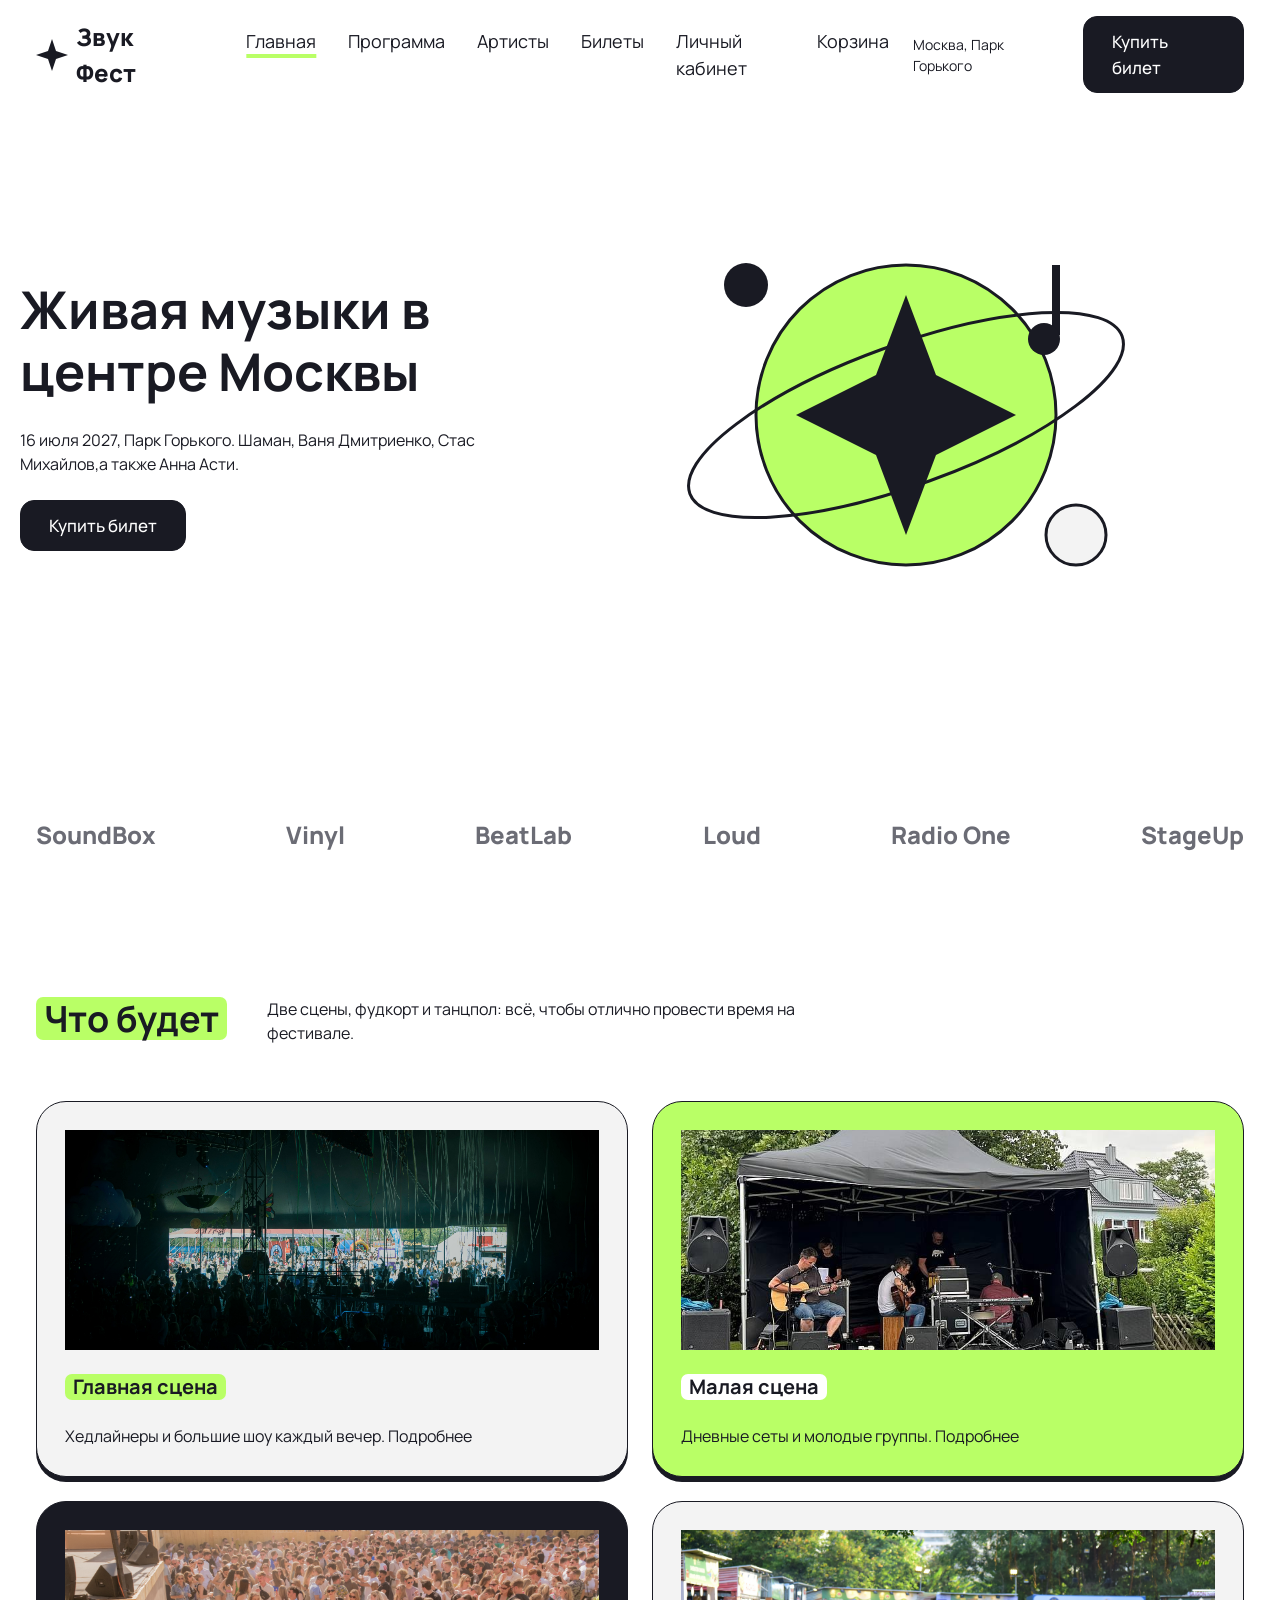
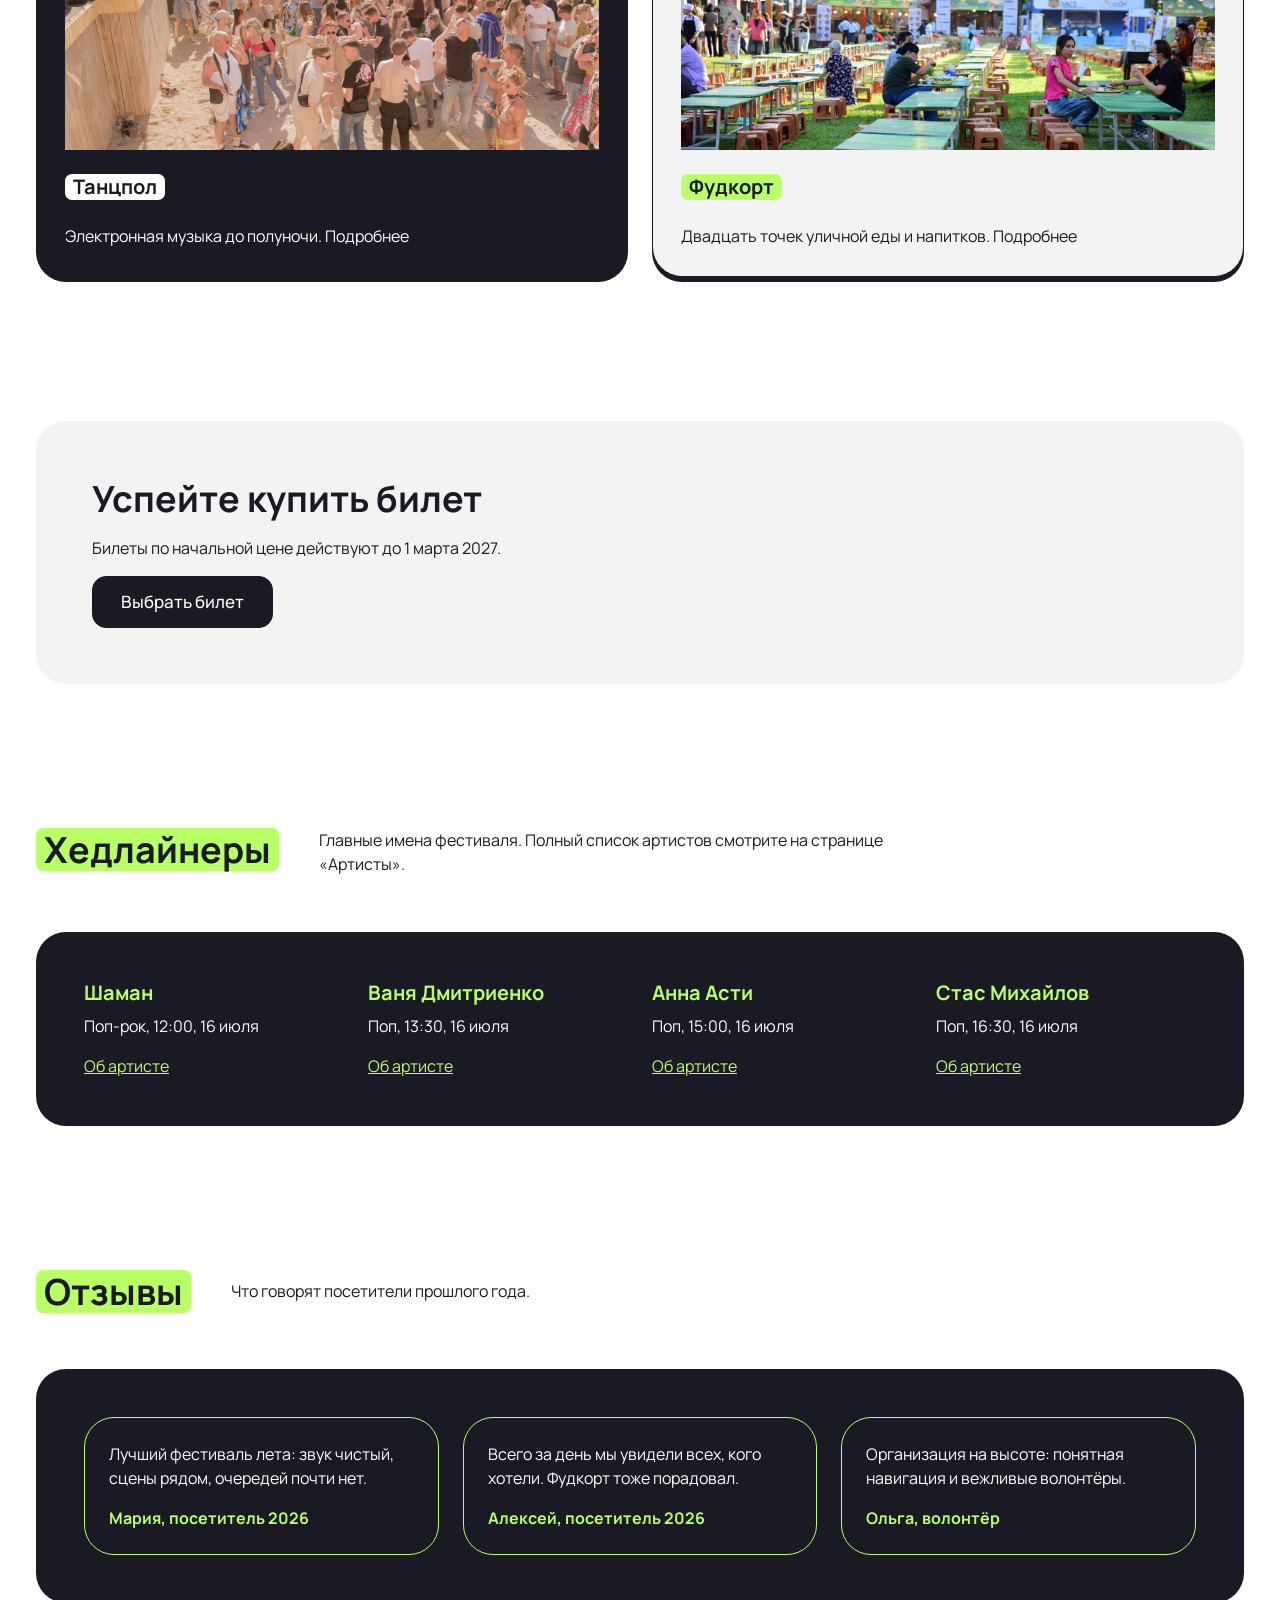
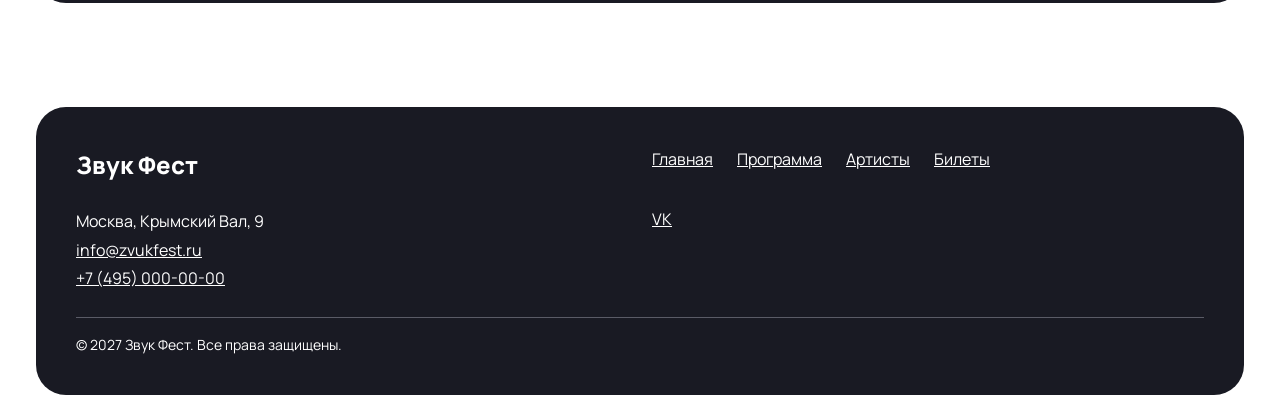
==== zvukfest/zvukfest/frontend/index.html @ 1de817b7 "создан репозиторий для сайта музыкального фестиваля" ====
<!DOCTYPE html>
<html lang="ru">
<head>
  <meta charset="utf-8">
  <meta name="viewport" content="width=device-width, initial-scale=1.0">
  <title>Музыкальный фестиваль — Звук Фест</title>
  <link rel="stylesheet" href="css/fonts.css">
  <link rel="stylesheet" href="css/global.css">
  <link rel="stylesheet" href="css/style.css">
</head>
<body>
<header class="header">
  <div class="container header__inner">
    <a class="header__logo" href="index.html"><img src="img/logo.svg" alt="" width="32" height="32">Звук Фест</a>
    <button class="header__burger burger" type="button" aria-label="Открыть меню" aria-expanded="false" aria-controls="main-nav">
      <span class="burger__line"></span><span class="burger__line"></span><span class="burger__line"></span>
    </button>
    <nav class="header__nav nav" id="main-nav" aria-label="Главное меню">
      <ul class="nav__list">
        <li class="nav__item"><a class="nav__link nav__link_active" aria-current="page" href="index.html">Главная</a></li>
        <li class="nav__item"><a class="nav__link" href="program.html">Программа</a></li>
        <li class="nav__item"><a class="nav__link" href="artists.html">Артисты</a></li>
        <li class="nav__item"><a class="nav__link" href="tickets.html">Билеты</a></li>
        <li class="nav__item"><a class="nav__link" href="account.html">Личный кабинет</a></li>
      <li class="nav__item"><a class="nav__link" href="cart.html">Корзина</a></li>
</ul>
    </nav>
    <address class="header__address">Москва, Парк Горького</address>
    <a class="header__button button button_theme_dark" href="tickets.html">Купить билет</a>
  </div>
</header>
<main>
  <section class="section">
    <div class="container cover">
      <div class="cover__text">
        <h1 class="cover__title">Живая музыки в центре Москвы</h1>
        <div class="cover__description">
          <p>16 июля 2027, Парк Горького. Шаман, Ваня Дмитриенко, Стас Михайлов,а также Анна Асти.</p>
          <a class="button button_theme_dark" href="tickets.html">Купить билет</a>
        </div>
      </div>
      <img class="cover__image" src="img/hero.svg" alt="Иллюстрация: звезда, кольца и ноты" width="500" height="420">
    </div>
  </section>

  <section class="section">
    <div class="container">
      <ul class="partners__list">
        <li>SoundBox</li>
        <li>Vinyl</li>
        <li>BeatLab</li>
        <li>Loud</li>
        <li>Radio One</li>
        <li>StageUp</li>
      </ul>
    </div>
  </section>

  <section class="section">
    <div class="container">
      <div class="section__head">
        <h2 class="section__title">Что будет</h2>
        <p class="section__text">Две сцены, фудкорт и танцпол: всё, чтобы отлично провести время на фестивале.</p>
      </div>
      <ul class="cards">
      <li class="cards__item">
      <a class="cards__link" href="program.html">
        <article class="card card_theme_gray">
          <img class="card__image" src="img/main-stage.jpg" alt="Главная сцена фестиваля">
          <h3 class="card__title">Главная сцена</h3>
          <p class="card__text">Хедлайнеры и большие шоу каждый вечер. Подробнее</p>
        </article>
      </a>
      </li>

      <li class="cards__item">
      <a class="cards__link" href="program.html">
        <article class="card card_theme_green">
          <img class="card__image" src="img/small-stage.jpg" alt="Малая сцена фестиваля">
          <h3 class="card__title">Малая сцена</h3>
          <p class="card__text">Дневные сеты и молодые группы. Подробнее</p>
        </article>
      </a>
      </li>

      <li class="cards__item">
      <a class="cards__link" href="program.html">
        <article class="card card_theme_dark">
          <img class="card__image" src="img/dance-floor.jpg" alt="Танцпол фестиваля">
          <h3 class="card__title">Танцпол</h3>
          <p class="card__text">Электронная музыка до полуночи. Подробнее</p>
        </article>
      </a>
      </li>

      <li class="cards__item">
      <a class="cards__link" href="tickets.html">
        <article class="card card_theme_gray">
          <img class="card__image" src="img/food-court.jpg" alt="Фудкорт фестиваля">
          <h3 class="card__title">Фудкорт</h3>
          <p class="card__text">Двадцать точек уличной еды и напитков. Подробнее</p>
        </article>
      </a>
      </li>
      </ul>
    </div>
  </section>

  <section class="section">
    <div class="container">
      <div class="cta">
        <h2 class="cta__title">Успейте купить билет</h2>
        <p class="cta__text">Билеты по начальной цене действуют до 1 марта 2027.</p>
        <a class="button button_theme_dark" href="tickets.html">Выбрать билет</a>
      </div>
    </div>
  </section>

  <section class="section">
    <div class="container">
      <div class="section__head">
        <h2 class="section__title">Хедлайнеры</h2>
        <p class="section__text">Главные имена фестиваля. Полный список артистов смотрите на странице «Артисты».</p>
      </div>
      <div class="headliners">
        <ul class="headliners__list">
          <li class="headliners__item">
            <article class="headliner">
              <h3 class="headliner__name">Шаман</h3>
              <p class="headliner__genre">Поп-рок, 12:00, 16 июля</p>
              <a class="headliner__link" href="artists.html">Об артисте</a>
            </article>
          </li>
          <li class="headliners__item">
            <article class="headliner">
              <h3 class="headliner__name">Ваня Дмитриенко</h3>
              <p class="headliner__genre">Поп, 13:30, 16 июля</p>
              <a class="headliner__link" href="artists.html">Об артисте</a>
            </article>
          </li>
          <li class="headliners__item">
            <article class="headliner">
              <h3 class="headliner__name">Анна Асти</h3>
              <p class="headliner__genre">Поп, 15:00, 16 июля</p>
              <a class="headliner__link" href="artists.html">Об артисте</a>
            </article>
          </li>
          <li class="headliners__item">
            <article class="headliner">
              <h3 class="headliner__name">Стас Михайлов</h3>
              <p class="headliner__genre">Поп, 16:30, 16 июля</p>
              <a class="headliner__link" href="artists.html">Об артисте</a>
            </article>
          </li>
        </ul>
      </div>
    </div>
  </section>

  <section class="section">
    <div class="container">
      <div class="section__head">
        <h2 class="section__title">Отзывы</h2>
        <p class="section__text">Что говорят посетители прошлого года.</p>
      </div>
      <div class="quotes">
        <ul class="quotes__list">
          <li>
            <blockquote class="quote" cite="https://zvukfest.ru/reviews">
              <p class="quote__text">Лучший фестиваль лета: звук чистый, сцены рядом, очередей почти нет.</p>
              <p class="quote__author">Мария, посетитель 2026</p>
            </blockquote>
          </li>
          <li>
            <blockquote class="quote" cite="https://zvukfest.ru/reviews">
              <p class="quote__text">Всего за день мы увидели всех, кого хотели. Фудкорт тоже порадовал.</p>
              <p class="quote__author">Алексей, посетитель 2026</p>
            </blockquote>
          </li>
          <li>
            <blockquote class="quote" cite="https://zvukfest.ru/reviews">
              <p class="quote__text">Организация на высоте: понятная навигация и вежливые волонтёры.</p>
              <p class="quote__author">Ольга, волонтёр</p>
            </blockquote>
          </li>
        </ul>
      </div>
    </div>
  </section>
</main>
<footer class="footer">
  <div class="container">
    <div class="footer__box">
      <a class="footer__logo" href="index.html">Звук Фест</a>
      <nav aria-label="Меню в подвале">
        <ul class="footer__list">
          <li><a href="index.html">Главная</a></li>
          <li><a href="program.html">Программа</a></li>
          <li><a href="artists.html">Артисты</a></li>
          <li><a href="tickets.html">Билеты</a></li>
        </ul>
      </nav>
      <address class="footer__address">
        Москва, Крымский Вал, 9<br>
        <a href="mailto:info@zvukfest.ru">info@zvukfest.ru</a><br>
        <a href="tel:+74950000000">+7 (495) 000-00-00</a>
      </address>
      <ul class="footer__social">
        <li><a href="#">VK</a></li>
      </ul>
      <p class="footer__copy">© 2027 Звук Фест. Все права защищены.</p>
    </div>
  </div>
</footer>
<script src="js/script.js"></script>
</body>
</html>
---- zvukfest/zvukfest/frontend/css/fonts.css ----
/* Шрифт Manrope (есть кириллица) подключаем через Google Fonts */
@import url('https://fonts.googleapis.com/css2?family=Manrope:wght@400;500;700;800&display=swap');
---- zvukfest/zvukfest/frontend/css/global.css ----
/* Общие стили: переменные, сброс, типографика, кнопки, шапка, подвал */
:root {
  --green: #b9ff66;
  --dark: #191a23;
  --gray: #f3f3f3;
  --white: #ffffff;
  --radius: 30px;
}

*, *::before, *::after { box-sizing: border-box; }

body {
  margin: 0;
  font-family: 'Manrope', Arial, Helvetica, sans-serif;
  font-size: 1rem;
  line-height: 1.5;
  color: var(--dark);
}

h1, h2, h3, p, ul, ol, blockquote, address { margin: 0; }
ul, ol { padding: 0; list-style: none; }
address { font-style: normal; }
a { color: inherit; }
img { display: block; max-width: 100%; height: auto; }

/* Типографическая шкала */
h1 { font-size: 2.25rem; line-height: 1.2; }
h2 { font-size: 1.75rem; line-height: 1.2; }
h3 { font-size: 1.25rem; line-height: 1.3; }

.container { width: 100%; max-width: 1240px; margin: 0 auto; padding: 0 1rem; }

/* Секция и её заголовок с зелёной подложкой */
.section { padding: 2.5rem 0; }
.section__head { display: flex; flex-direction: column; gap: 1rem; margin-bottom: 2rem; }
.section__title { align-self: flex-start; padding: 0 0.5rem; background: var(--green); border-radius: 7px; }
.section__text { max-width: 36rem; }
.card__image {
  display: block;
  width: 100%;
  height: 220px;
  object-fit: cover;
}
.schedule {
  width: 100%;
  max-width: 1000px;
  margin: 40px auto;
}

.schedule__table-wrapper {
  overflow-x: auto;
}

.schedule__table {
  width: 100%;
  margin: 0 auto;
  border-collapse: collapse;
}

.schedule__table th,
.schedule__table td {
  padding: 12px 16px;
  text-align: center;
  border-bottom: 1px solid #ccc;
}

.schedule__table th {
  font-weight: 700;
}

/* Кнопка: 6 состояний */
.button {
  display: inline-flex; align-items: center; justify-content: center; gap: 0.5rem;
  min-height: 44px; padding: 0.75rem 1.75rem;
  border: 1px solid var(--dark); border-radius: 14px;
  font-family: inherit; font-size: 1.0625rem; font-weight: 500; text-decoration: none;
  cursor: pointer; transition: all 0.15s ease;
}
.button_theme_dark { background: var(--dark); color: var(--white); }
.button_theme_green { background: var(--green); color: var(--dark); }

.button_theme_dark:hover { background: #3b3c4a; }                 /* hover */
.button_theme_green:hover { background: #a2e653; }
.button:focus-visible { outline: 3px solid #2563eb; outline-offset: 3px; } /* focus */
.button:active { transform: scale(0.97); }                         /* active */
.button:disabled { opacity: 0.5; cursor: not-allowed; pointer-events: none; } /* disabled */

.button_loading::after {                                           /* loading: спиннер */
  content: ''; width: 1em; height: 1em;
  border: 2px solid currentColor; border-right-color: transparent; border-radius: 50%;
  animation: spin 0.6s linear infinite;
}
.button_loading:disabled { opacity: 0.8; }
@keyframes spin { to { transform: rotate(360deg); } }

/* Шапка и навигация (mobile-first) */
.header { position: relative; padding: 1rem 0; }
.header__inner { display: flex; align-items: center; justify-content: space-between; gap: 1.5rem; }
.header__logo { display: flex; align-items: center; gap: 0.5rem; font-size: 1.5rem; font-weight: 800; text-decoration: none; }
.header__address, .header__button { display: none; }

.burger { display: flex; flex-direction: column; gap: 5px; padding: 8px; background: none; border: none; cursor: pointer; }
.burger__line { display: block; width: 26px; height: 3px; background: var(--dark); transition: transform 0.2s ease; }
.burger:focus-visible { outline: 3px solid #2563eb; }
.burger[aria-expanded="true"] .burger__line:nth-child(1) { transform: translateY(8px) rotate(45deg); }
.burger[aria-expanded="true"] .burger__line:nth-child(2) { opacity: 0; }
.burger[aria-expanded="true"] .burger__line:nth-child(3) { transform: translateY(-8px) rotate(-45deg); }

.nav__list {
  display: none; flex-direction: column; gap: 1rem;
  position: absolute; top: 100%; left: 0; z-index: 10; width: 100%;
  padding: 1.5rem 1rem; background: var(--white);
  border-radius: 0 0 var(--radius) var(--radius); box-shadow: 0 10px 20px rgba(25, 26, 35, 0.15);
}
.nav__list.active { display: flex; }
.nav__link { font-size: 1.125rem; text-decoration: none; }
.nav__link:hover, .nav__link_active {
  text-decoration: underline; text-decoration-color: var(--green);
  text-decoration-thickness: 4px; text-underline-offset: 6px;
}
.nav__link:focus-visible { outline: 3px solid #2563eb; outline-offset: 3px; }

/* Подвал */
.footer { padding: 2rem 0 1rem; }
.footer__box { display: grid; gap: 1.5rem; padding: 2rem 1.5rem; background: var(--dark); color: var(--white); border-radius: var(--radius); }
.footer__logo { font-size: 1.5rem; font-weight: 800; text-decoration: none; }
.footer__list, .footer__social { display: flex; flex-wrap: wrap; gap: 0.75rem 1.5rem; }
.footer__address { line-height: 1.8; }
.footer__copy { font-size: 0.875rem; padding-top: 1rem; border-top: 1px solid #5a5b66; }

/* Планшет */
@media (min-width: 768px) {
  h1 { font-size: 3.25rem; }
  h2 { font-size: 2.25rem; }
  .section { padding: 4.5rem 0; }
  .section__head { flex-direction: row; align-items: center; gap: 2.5rem; margin-bottom: 3.5rem; }

  .burger { display: none; }
  .header__nav { margin-left: auto; }
  .nav__list { display: flex; flex-direction: row; position: static; width: auto; padding: 0; gap: 2rem; background: none; box-shadow: none; }

  .footer__box { grid-template-columns: 1fr 1fr; padding: 2.5rem; }
  .footer__copy { grid-column: 1 / -1; }
}

/* Десктоп */
@media (min-width: 1200px) {
  .header__nav { margin: 0 auto 0 2rem; }
  .header__address { display: block; font-size: 0.875rem; }
  .header__button { display: inline-flex; }
}

@media (prefers-reduced-motion: reduce) {
  .button, .burger__line { transition: none; }
  .button_loading::after { animation-duration: 2s; }
}
---- zvukfest/zvukfest/frontend/css/style.css ----
/* Главный экран */
.cover {
  display: grid;
  gap: 2rem;
  align-items: center;
  padding: 1.5rem 0 3rem;
}
.cover__description {
  display: flex;
  flex-direction: column;
  align-items: flex-start;
  gap: 1.5rem;
  margin-top: 1.5rem;
  max-width: 30rem;
}

/* Партнёры */
.partners__list {
  display: flex;
  flex-wrap: wrap;
  justify-content: space-between;
  gap: 1rem 2rem;
  font-size: 1.5rem;
  font-weight: 800;
  color: #6b6c75;
}

/* Карточки */
.cards {
  display: grid;
  gap: 1.5rem;
}
.cards__link {
  display: block;
  height: 100%;
  text-decoration: none;
}
.cards__link:focus-visible,
.form__input:focus-visible {
  outline: 3px solid #2563eb;
  outline-offset: 3px;
}
.card, .step, .artist {
  border: 1px solid var(--dark);
  border-radius: var(--radius);
  box-shadow: 0 5px 0 var(--dark);
}
.card {
  display: flex;
  flex-direction: column;
  justify-content: space-between;
  gap: 1.5rem;
  min-height: 200px;
  height: 100%;
  padding: 1.75rem;
  background: var(--gray);
}
.card_theme_green {
  background: var(--green);
  --mark: var(--white);
}
.card_theme_dark {
  background: var(--dark);
  color: var(--white);
  --mark: var(--white);
}
.card__title {
  align-self: flex-start;
  padding: 0 0.5rem;
  background: var(--mark, var(--green));
  color: var(--dark);
  border-radius: 7px;
}

/* Призыв и тёмные блоки */
.cta {
  display: flex;
  flex-direction: column;
  align-items: flex-start;
  gap: 1rem;
  padding: 2rem 1.5rem;
  background: var(--gray);
  border-radius: var(--radius);
}
.headliners, .quotes {
  padding: 2rem 1.5rem;
  background: var(--dark);
  color: var(--white);
  border-radius: var(--radius);
}
.headliners__list, .quotes__list {
  display: grid;
  gap: 1.5rem;
}
.headliner__name, .headliner__link, .quote__author {
  color: var(--green);
}
.headliner__genre {
  margin: 0.5rem 0 1rem;
}
.quote {
  padding: 1.5rem;
  border: 1px solid var(--green);
  border-radius: var(--radius);
}
.quote__author {
  margin-top: 1rem;
  font-weight: 700;
}

/* Таблицы */
.table-wrap {
  overflow-x: auto;
  background: var(--gray);
  border: 1px solid var(--dark);
  border-radius: var(--radius);
  box-shadow: 0 5px 0 var(--dark);
}
.table {
  width: 100%;
  min-width: 520px;
  border-collapse: collapse;
}
.table__head, .table__cell {
  padding: 1rem 1.25rem;
  text-align: left;
  border-bottom: 1px solid var(--dark);
}
.table__head {
  background: var(--dark);
  color: var(--white);
}
.note {
  margin-top: 2rem;
  padding: 1.25rem 1.5rem;
  border-radius: var(--radius);
}

/* Артисты */
.artists {
  display: grid;
  gap: 1.5rem;
}
.artist {
  display: flex;
  flex-direction: column;
  gap: 0.75rem;
  height: 100%;
  padding: 1.25rem;
  background: var(--gray);
}
.artist__photo {
  width: 100%;
  aspect-ratio: 1;
  object-fit: cover;
  border: 1px solid var(--dark);
  border-radius: 20px;
}

/* Формы */
.forms, .contacts {
  display: grid;
  gap: 1.5rem;
}
.form, .contacts__info {
  display: flex;
  flex-direction: column;
  gap: 1rem;
}
.form {
  padding: 1.5rem;
  background: var(--gray);
  border-radius: var(--radius);
}
.form_size_wide {
  max-width: 40rem;
}
.form__field {
  display: flex;
  flex-direction: column;
  gap: 0.375rem;
}
.form__label {
  font-weight: 500;
}
.form__required {
  color: #c0262d;
}
.form__input {
  min-height: 44px;
  padding: 0.625rem 1rem;
  font: inherit;
  background: var(--white);
  border: 1px solid var(--dark);
  border-radius: 14px;
}
.form__input:user-invalid {
  border-color: #c0262d;
}
.form__check {
  display: flex;
  align-items: flex-start;
  gap: 0.75rem;
}
.form__checkbox {
  flex-shrink: 0;
  width: 1.25rem;
  height: 1.25rem;
  margin-top: 0.2rem;
  accent-color: var(--dark);
}
.form__status {
  min-height: 1.5rem;
  font-weight: 500;
}

/* Контакты и карта */
.contacts__list {
  display: flex;
  flex-direction: column;
  gap: 0.5rem;
  padding-left: 1.25rem;
  list-style: disc;
}
.map {
  display: block;
  width: 100%;
  height: 300px;
  border: 0;
  border-radius: var(--radius);
}

/* Планшеты */
@media (min-width: 768px) {
  .cover, .cards, .forms, .contacts {
    grid-template-columns: repeat(2, 1fr);
  }
  .artists, .headliners__list {
    grid-template-columns: repeat(2, 1fr);
  }
  .cta {
    padding: 3.5rem;
  }
  .headliners, .quotes {
    padding: 3rem;
  }
  .map {
    height: 450px;
  }
}

/* Компьютеры */
@media (min-width: 1200px) {
  .artists, .headliners__list {
    grid-template-columns: repeat(4, 1fr);
  }
  .quotes__list {
    grid-template-columns: repeat(3, 1fr);
  }
}
/* Корзина */
[hidden] { display: none !important; }
.cart-layout, .cart-items { display: grid; gap: 1.5rem; }
.cart-item, .cart-summary { padding: 1.5rem; border: 1px solid var(--dark); border-radius: var(--radius); }
.cart-item { display: grid; gap: 1rem; box-shadow: 0 5px 0 var(--dark); }
.cart-item h3 { overflow-wrap: anywhere; }
.cart-controls { display: flex; flex-wrap: wrap; align-items: center; gap: .75rem; }
.cart-controls .button { padding: .5rem 1rem; }
.cart-controls span { min-width: 2ch; text-align: center; font-weight: 700; }
.cart-summary { display: flex; flex-direction: column; gap: 1.5rem; align-self: start; background: var(--gray); }
.cart-total { display: flex; flex-wrap: wrap; justify-content: space-between; gap: 1rem; font-size: 1.5rem; border-top: 1px solid var(--dark); padding-top: 1rem; }
@media (min-width: 960px) { .cart-layout { grid-template-columns: minmax(0, 1fr) minmax(280px, 380px); } }
@media (min-width: 768px) and (max-width: 1199px) { .header__inner { flex-wrap: wrap; } .header__nav { width: 100%; margin-left: 0; } .nav__list { flex-wrap: wrap; gap: 1rem 1.5rem; } }
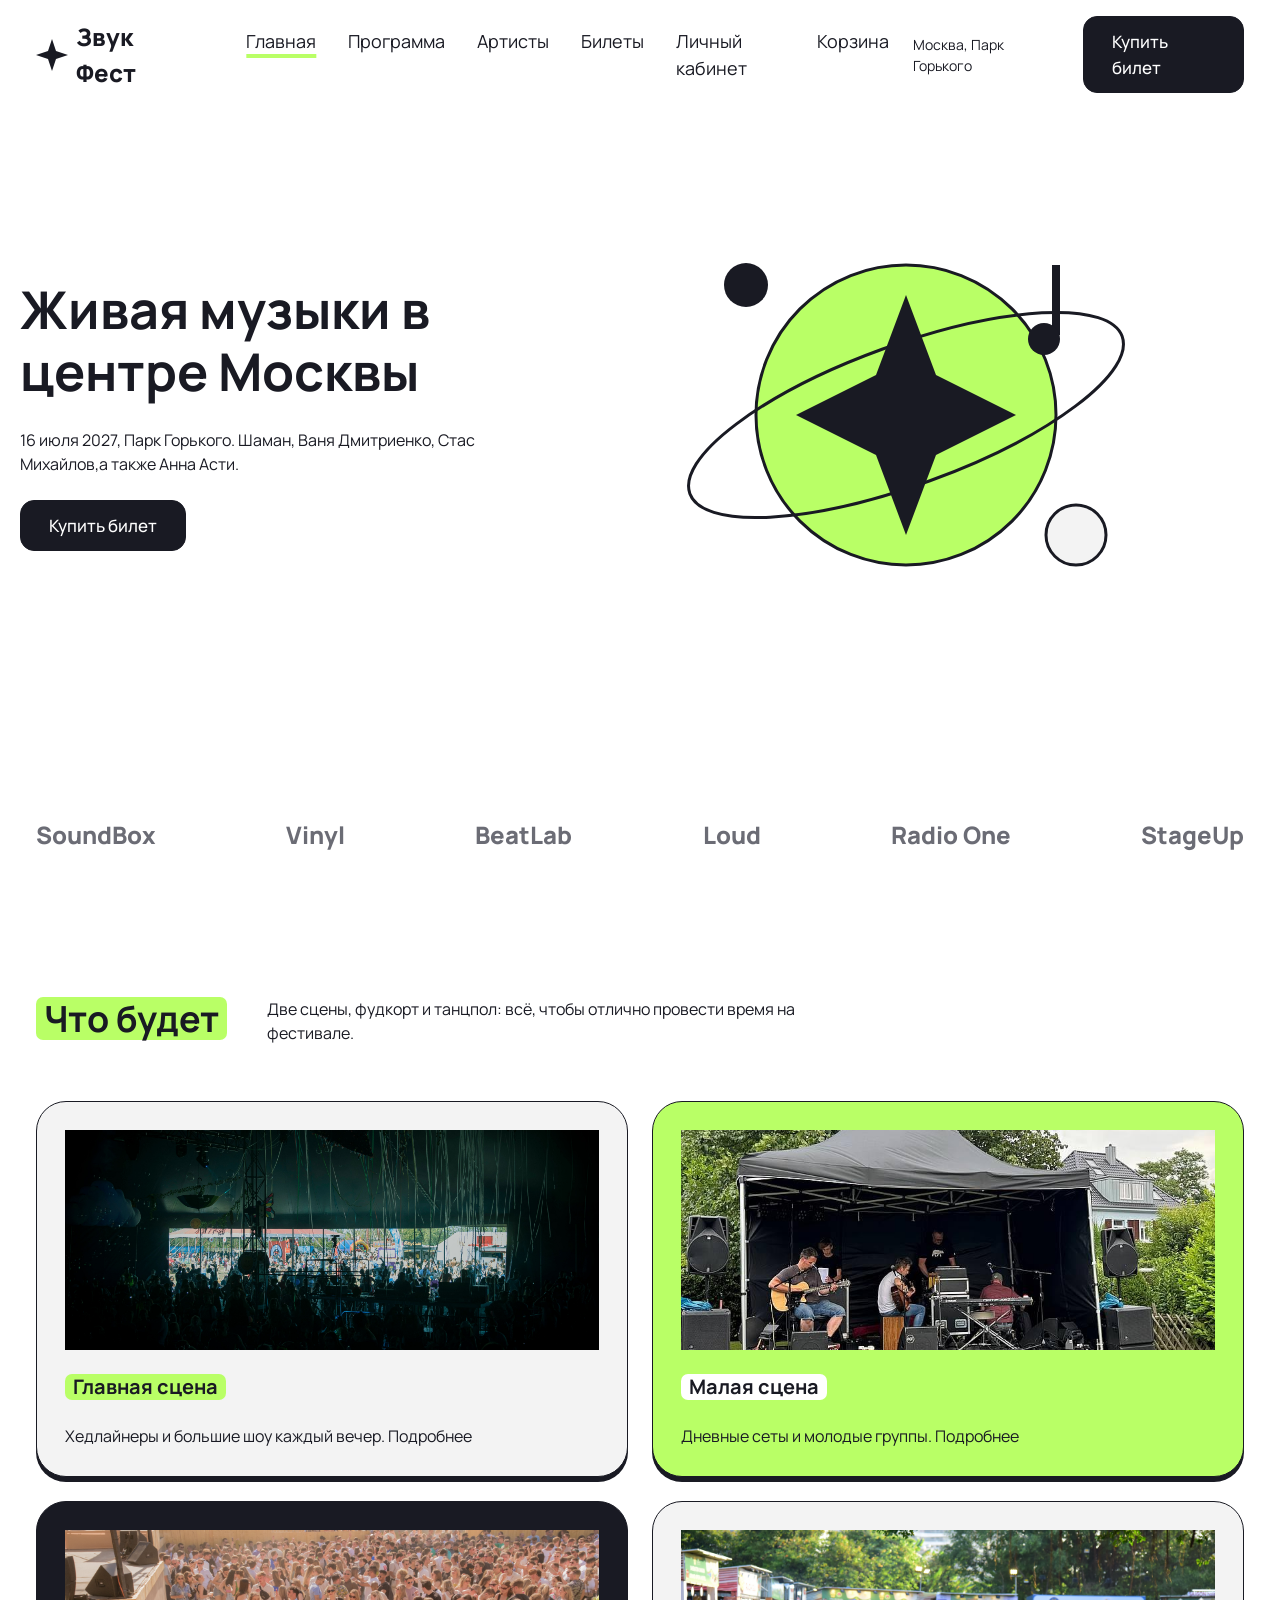
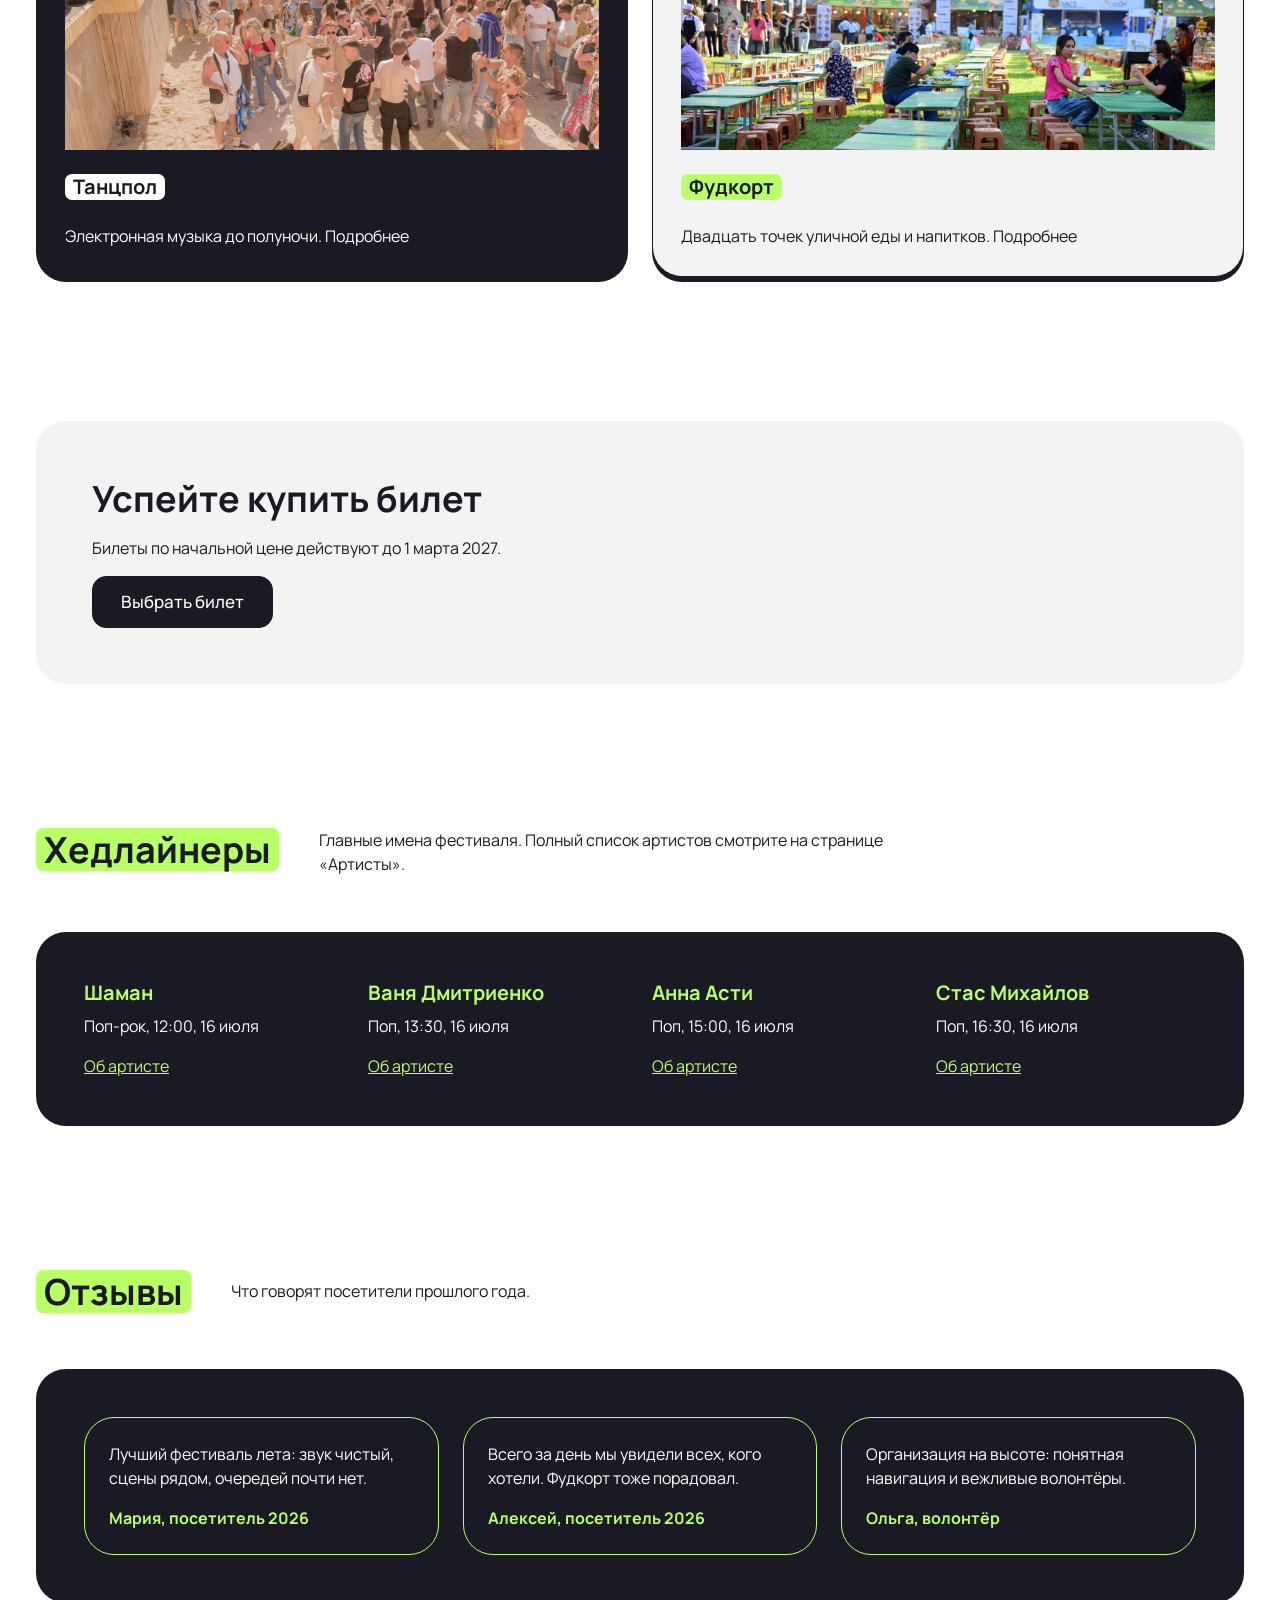
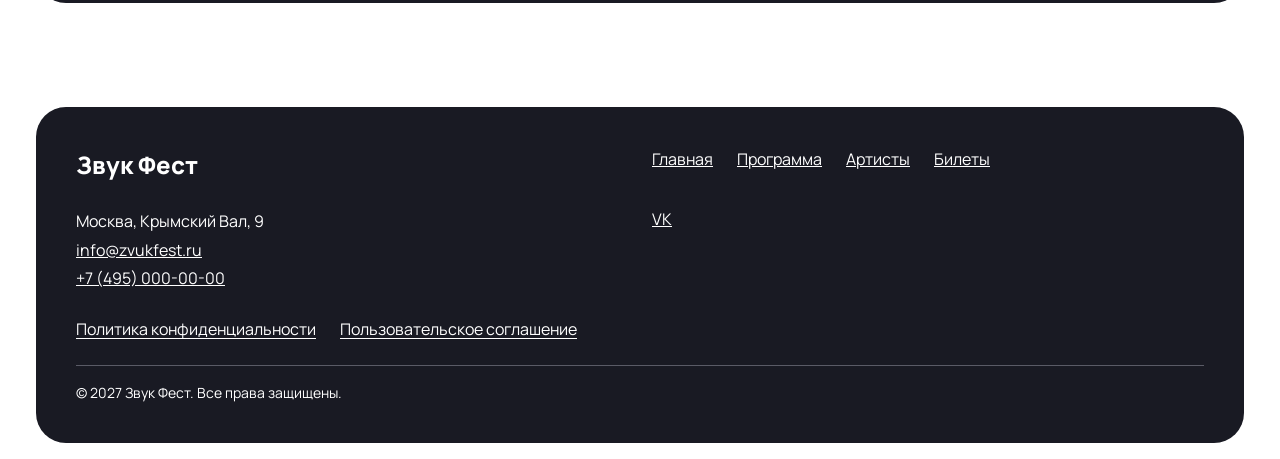
==== commit 37525934: "сюда" ====
--- a/zvukfest/zvukfest/frontend/index.html
+++ b/zvukfest/zvukfest/frontend/index.html
@@ -208,6 +208,10 @@
       <ul class="footer__social">
         <li><a href="#">VK</a></li>
       </ul>
+      <ul class="footer__legal">
+        <li><a href="privacy.html">Политика конфиденциальности</a></li>
+        <li><a href="terms.html">Пользовательское соглашение</a></li>
+      </ul>
       <p class="footer__copy">© 2027 Звук Фест. Все права защищены.</p>
     </div>
   </div>
--- a/zvukfest/zvukfest/frontend/css/style.css
+++ b/zvukfest/zvukfest/frontend/css/style.css
@@ -271,4 +271,20 @@
 .cart-summary { display: flex; flex-direction: column; gap: 1.5rem; align-self: start; background: var(--gray); }
 .cart-total { display: flex; flex-wrap: wrap; justify-content: space-between; gap: 1rem; font-size: 1.5rem; border-top: 1px solid var(--dark); padding-top: 1rem; }
 @media (min-width: 960px) { .cart-layout { grid-template-columns: minmax(0, 1fr) minmax(280px, 380px); } }
-@media (min-width: 768px) and (max-width: 1199px) { .header__inner { flex-wrap: wrap; } .header__nav { width: 100%; margin-left: 0; } .nav__list { flex-wrap: wrap; gap: 1rem 1.5rem; } }+@media (min-width: 768px) and (max-width: 1199px) { .header__inner { flex-wrap: wrap; } .header__nav { width: 100%; margin-left: 0; } .nav__list { flex-wrap: wrap; gap: 1rem 1.5rem; } }
+
+/* Документы и ссылки на условия */
+.legal-page { max-width: 900px; display: grid; gap: 1.5rem; overflow-wrap: anywhere; }
+.legal-page section { display: grid; gap: 1rem; scroll-margin-top: 2rem; }
+.legal-page ul, .legal-page ol { padding-left: 1.5rem; }
+.legal-page ul { list-style: disc; }
+.legal-page ol { list-style: decimal; }
+.legal-page li + li { margin-top: 0.5rem; }
+.legal-page__date { color: #5a5b66; }
+.legal-page__notice, .legal-page__contents { padding: 1.5rem; border-radius: var(--radius); background: var(--gray); }
+.legal-page__notice { border: 1px solid var(--dark); }
+.legal-page__notice p { margin-top: 0.5rem; }
+.footer__legal { display: flex; flex-wrap: wrap; gap: 0.75rem 1.5rem; grid-column: 1 / -1; }
+.form__check a, .legal-page a, .footer__legal a { text-underline-offset: 3px; }
+.form__check a:hover, .legal-page a:hover { text-decoration-thickness: 2px; }
+.form__check a:focus-visible, .legal-page a:focus-visible, .footer__legal a:focus-visible { outline: 3px solid #2563eb; outline-offset: 3px; }
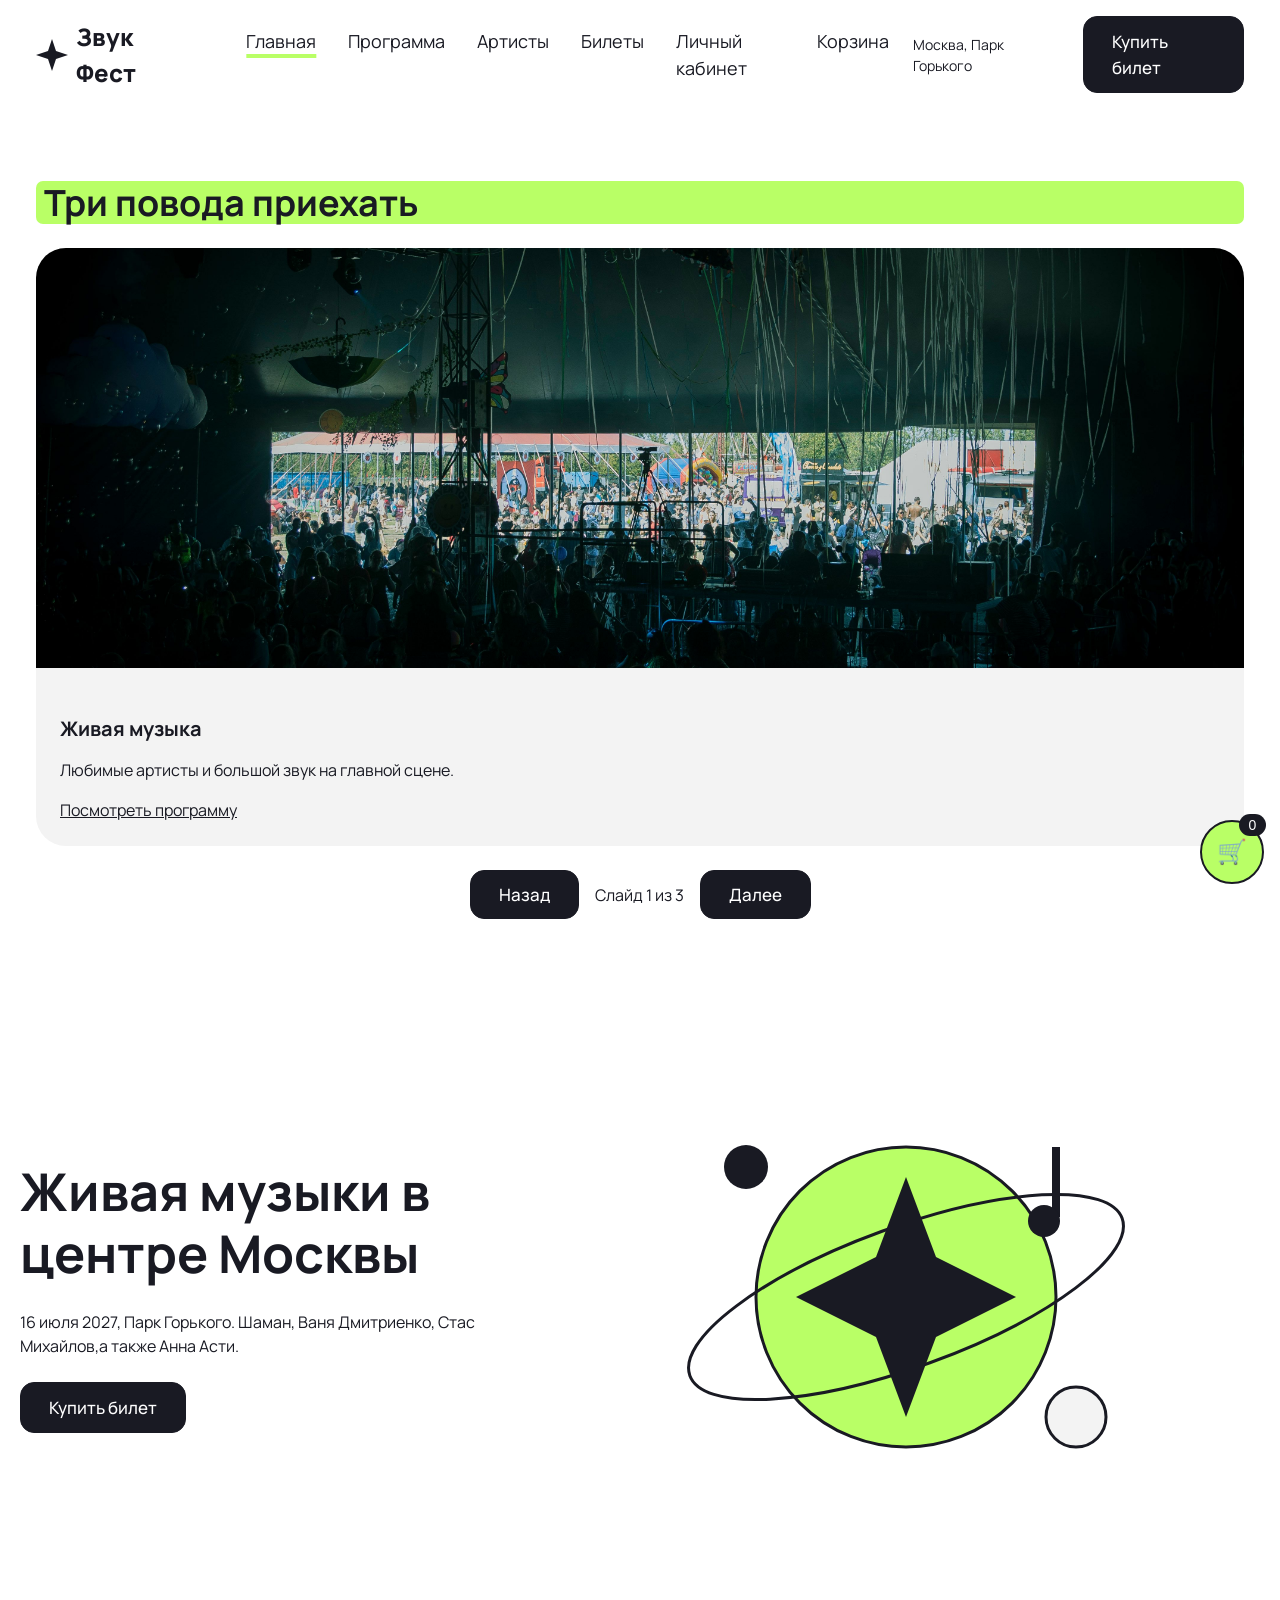
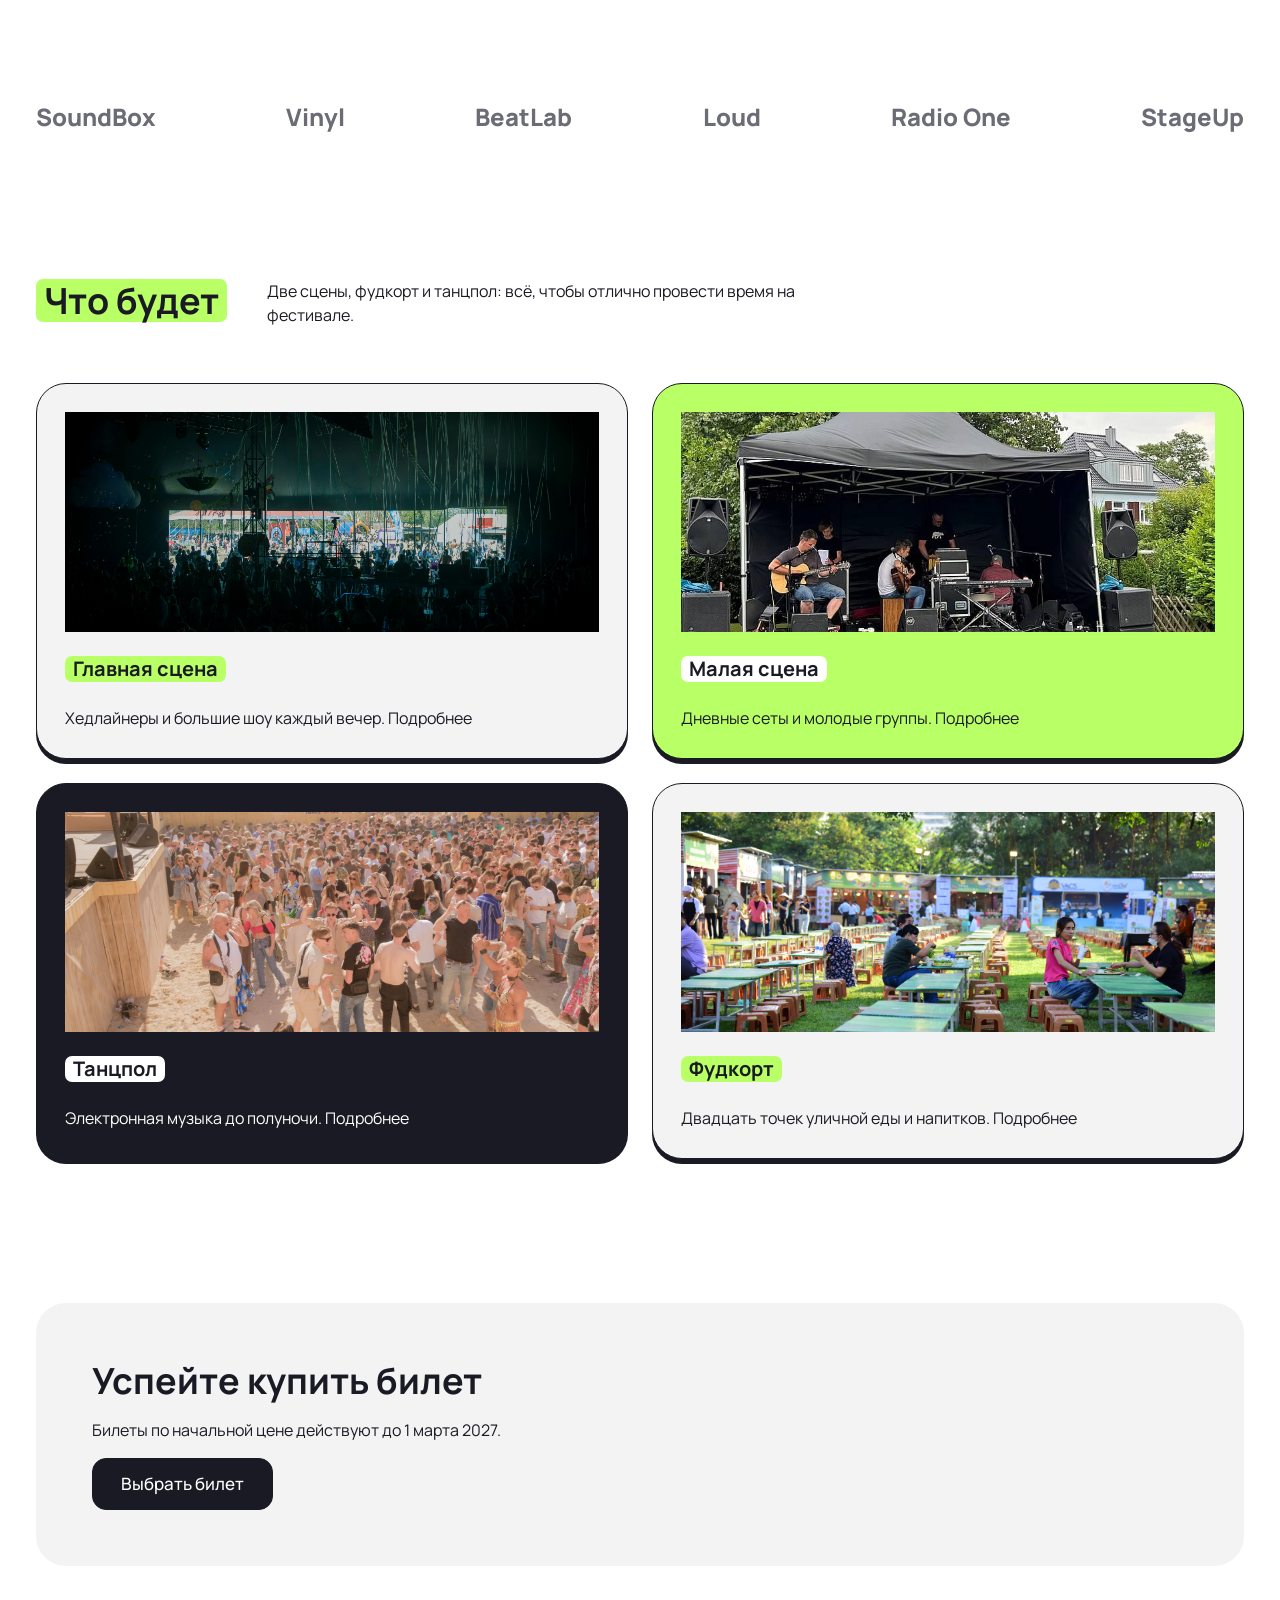
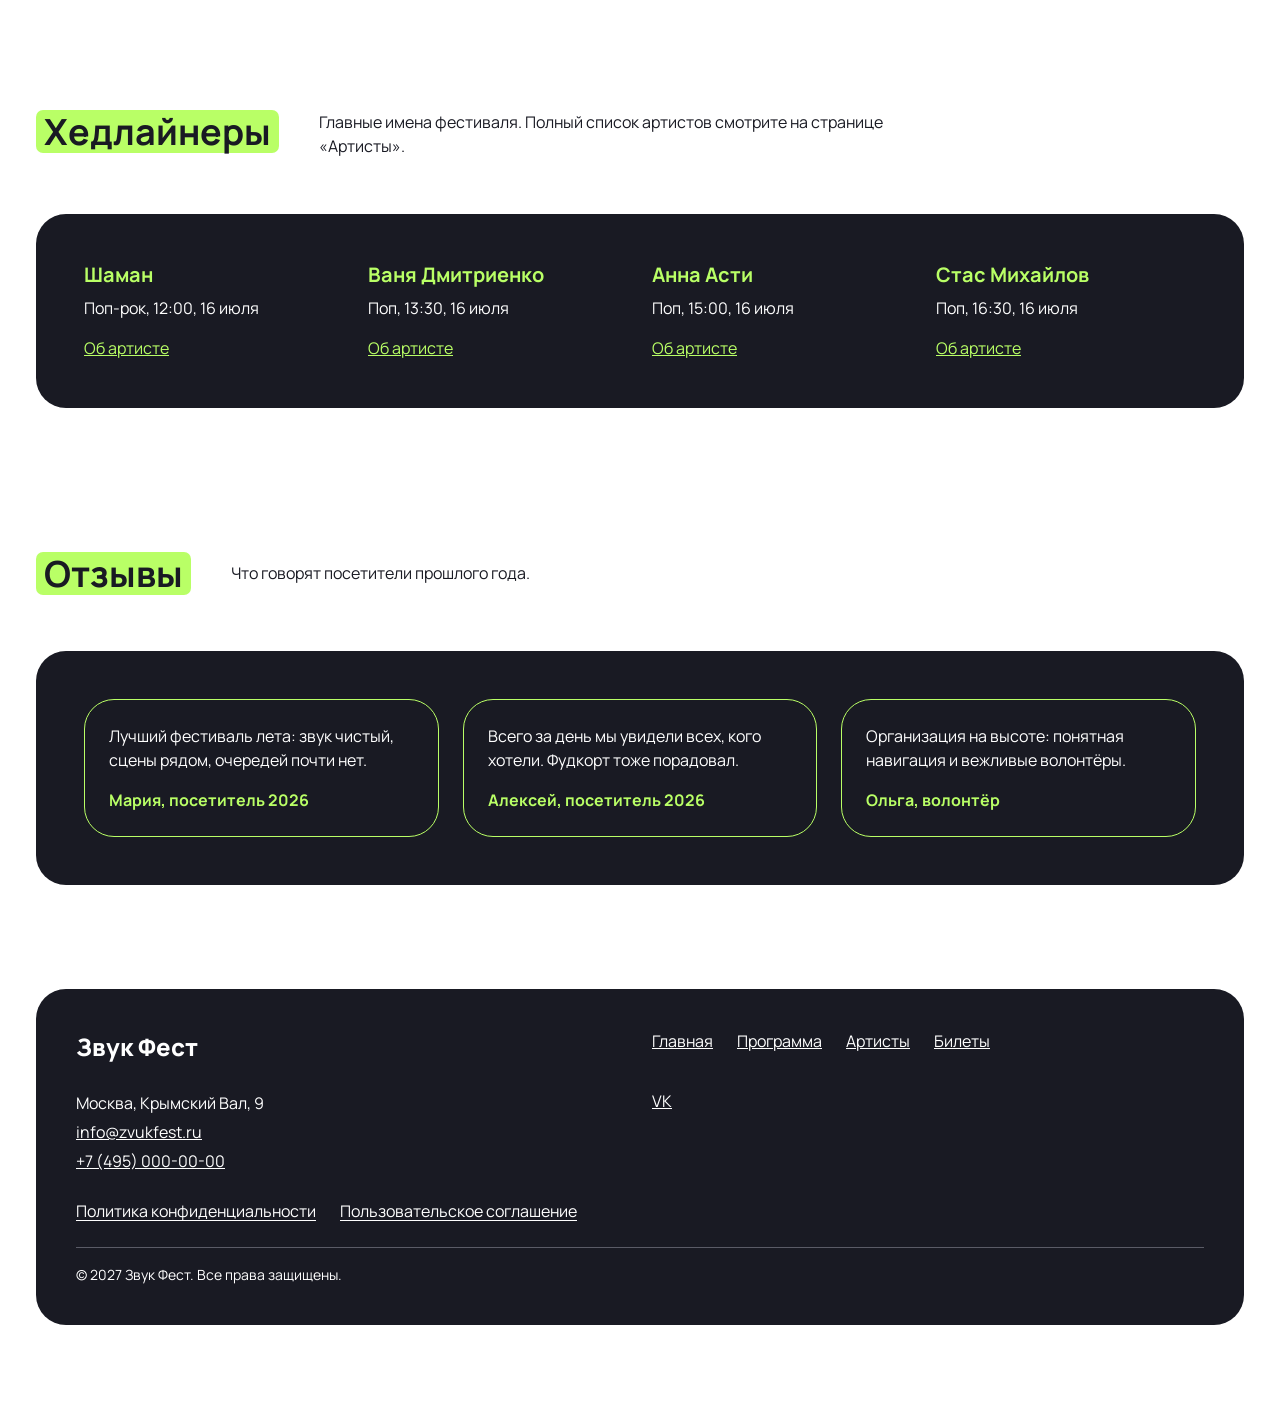
==== commit e38c1913: "добавления ко всему" ====
--- a/zvukfest/zvukfest/frontend/index.html
+++ b/zvukfest/zvukfest/frontend/index.html
@@ -30,6 +30,13 @@
   </div>
 </header>
 <main>
+<section class="section"><div class="container festival-slider" role="region" aria-roledescription="слайдер" aria-label="Атмосфера фестиваля">
+<h2 class="section__title">Три повода приехать</h2>
+<article class="festival-slide"><img src="img/main-stage.jpg" alt="Главная сцена фестиваля"><div><h3>Живая музыка</h3><p>Любимые артисты и большой звук на главной сцене.</p><a href="program.html">Посмотреть программу</a></div></article>
+<article class="festival-slide" hidden><img src="img/dance-floor.jpg" alt="Танцпол фестиваля"><div><h3>Танцы до вечера</h3><p>Электронная музыка и встречи с друзьями.</p><a href="artists.html">Познакомиться с артистами</a></div></article>
+<article class="festival-slide" hidden><img src="img/food-court.jpg" alt="Фудкорт фестиваля"><div><h3>Целый день впечатлений</h3><p>Еда, отдых и новые знакомства между выступлениями.</p><a href="tickets.html">Выбрать билет</a></div></article>
+<div class="slider-controls"><button class="button button_theme_dark" type="button" data-prev aria-label="Предыдущий слайд">Назад</button><p role="status" aria-live="polite">Слайд 1 из 3</p><button class="button button_theme_dark" type="button" data-next aria-label="Следующий слайд">Далее</button></div>
+</div></section>
   <section class="section">
     <div class="container cover">
       <div class="cover__text">
@@ -209,13 +216,16 @@
         <li><a href="#">VK</a></li>
       </ul>
       <ul class="footer__legal">
-        <li><a href="privacy.html">Политика конфиденциальности</a></li>
+        <li><a href="privacy.html" target="_blank" rel="noopener noreferrer">Политика конфиденциальности</a></li>
         <li><a href="terms.html">Пользовательское соглашение</a></li>
       </ul>
       <p class="footer__copy">© 2027 Звук Фест. Все права защищены.</p>
     </div>
   </div>
 </footer>
+<script src="js/api.js"></script>
 <script src="js/script.js"></script>
+<script src="js/cart-widget.js"></script>
+<script src="js/slider.js"></script>
 </body>
 </html>
--- a/zvukfest/zvukfest/frontend/css/global.css
+++ b/zvukfest/zvukfest/frontend/css/global.css
@@ -99,7 +99,7 @@
 .header__logo { display: flex; align-items: center; gap: 0.5rem; font-size: 1.5rem; font-weight: 800; text-decoration: none; }
 .header__address, .header__button { display: none; }
 
-.burger { display: flex; flex-direction: column; gap: 5px; padding: 8px; background: none; border: none; cursor: pointer; }
+.burger { display: flex; flex-direction: column; align-items: center; justify-content: center; gap: 5px; min-width: 44px; min-height: 44px; padding: 8px; background: none; border: none; cursor: pointer; }
 .burger__line { display: block; width: 26px; height: 3px; background: var(--dark); transition: transform 0.2s ease; }
 .burger:focus-visible { outline: 3px solid #2563eb; }
 .burger[aria-expanded="true"] .burger__line:nth-child(1) { transform: translateY(8px) rotate(45deg); }
--- a/zvukfest/zvukfest/frontend/css/style.css
+++ b/zvukfest/zvukfest/frontend/css/style.css
@@ -260,6 +260,22 @@
   }
 }
 /* Корзина */
+.festival-slider { display: grid; gap: 1.5rem; }
+.festival-slide { display: grid; gap: 1.5rem; background: var(--gray); border-radius: var(--radius); overflow: hidden; }
+.festival-slide img { width: 100%; height: clamp(220px, 40vw, 420px); object-fit: cover; }
+.festival-slide > div { padding: 1.5rem; display: grid; gap: 1rem; }
+.slider-controls { display: flex; align-items: center; justify-content: center; flex-wrap: wrap; gap: 1rem; }
+.cart-fab { position: fixed; bottom: 1rem; right: 1rem; z-index: 20; width: 64px; height: 64px; border-radius: 50%; background: var(--green); border: 2px solid var(--dark); font-size: 1.5rem; cursor: pointer; }
+#cart-badge { position: absolute; top: -8px; right: -4px; min-width: 1.7rem; padding: .2rem; border-radius: 1rem; background: var(--dark); color: white; font-size: .875rem; }
+.shop-dialog { width: min(700px, calc(100% - 2rem)); max-height: calc(100vh - 2rem); margin: auto; padding: 1.5rem; border: 2px solid var(--dark); border-radius: 24px; color: var(--dark); overflow: auto; }
+.shop-dialog::backdrop { background: rgb(0 0 0 / 55%); }
+.shop-dialog h2, .shop-dialog p, .shop-dialog ul { margin-bottom: 1rem; }
+.shop-dialog img { max-width: 100%; height: auto; }
+.dialog-close { display: block; margin-left: auto; margin-bottom: 1rem; }
+.mini-cart-item { border-bottom: 1px solid var(--dark); padding-bottom: 1rem; }
+.ticket-details { font: inherit; background: none; border: 0; text-decoration: underline; padding: .5rem 0; cursor: pointer; }
+.cart-fab:focus-visible, .ticket-details:focus-visible { outline: 3px solid #2563eb; outline-offset: 4px; }
+.footer { padding-bottom: 6rem; }
 [hidden] { display: none !important; }
 .cart-layout, .cart-items { display: grid; gap: 1.5rem; }
 .cart-item, .cart-summary { padding: 1.5rem; border: 1px solid var(--dark); border-radius: var(--radius); }
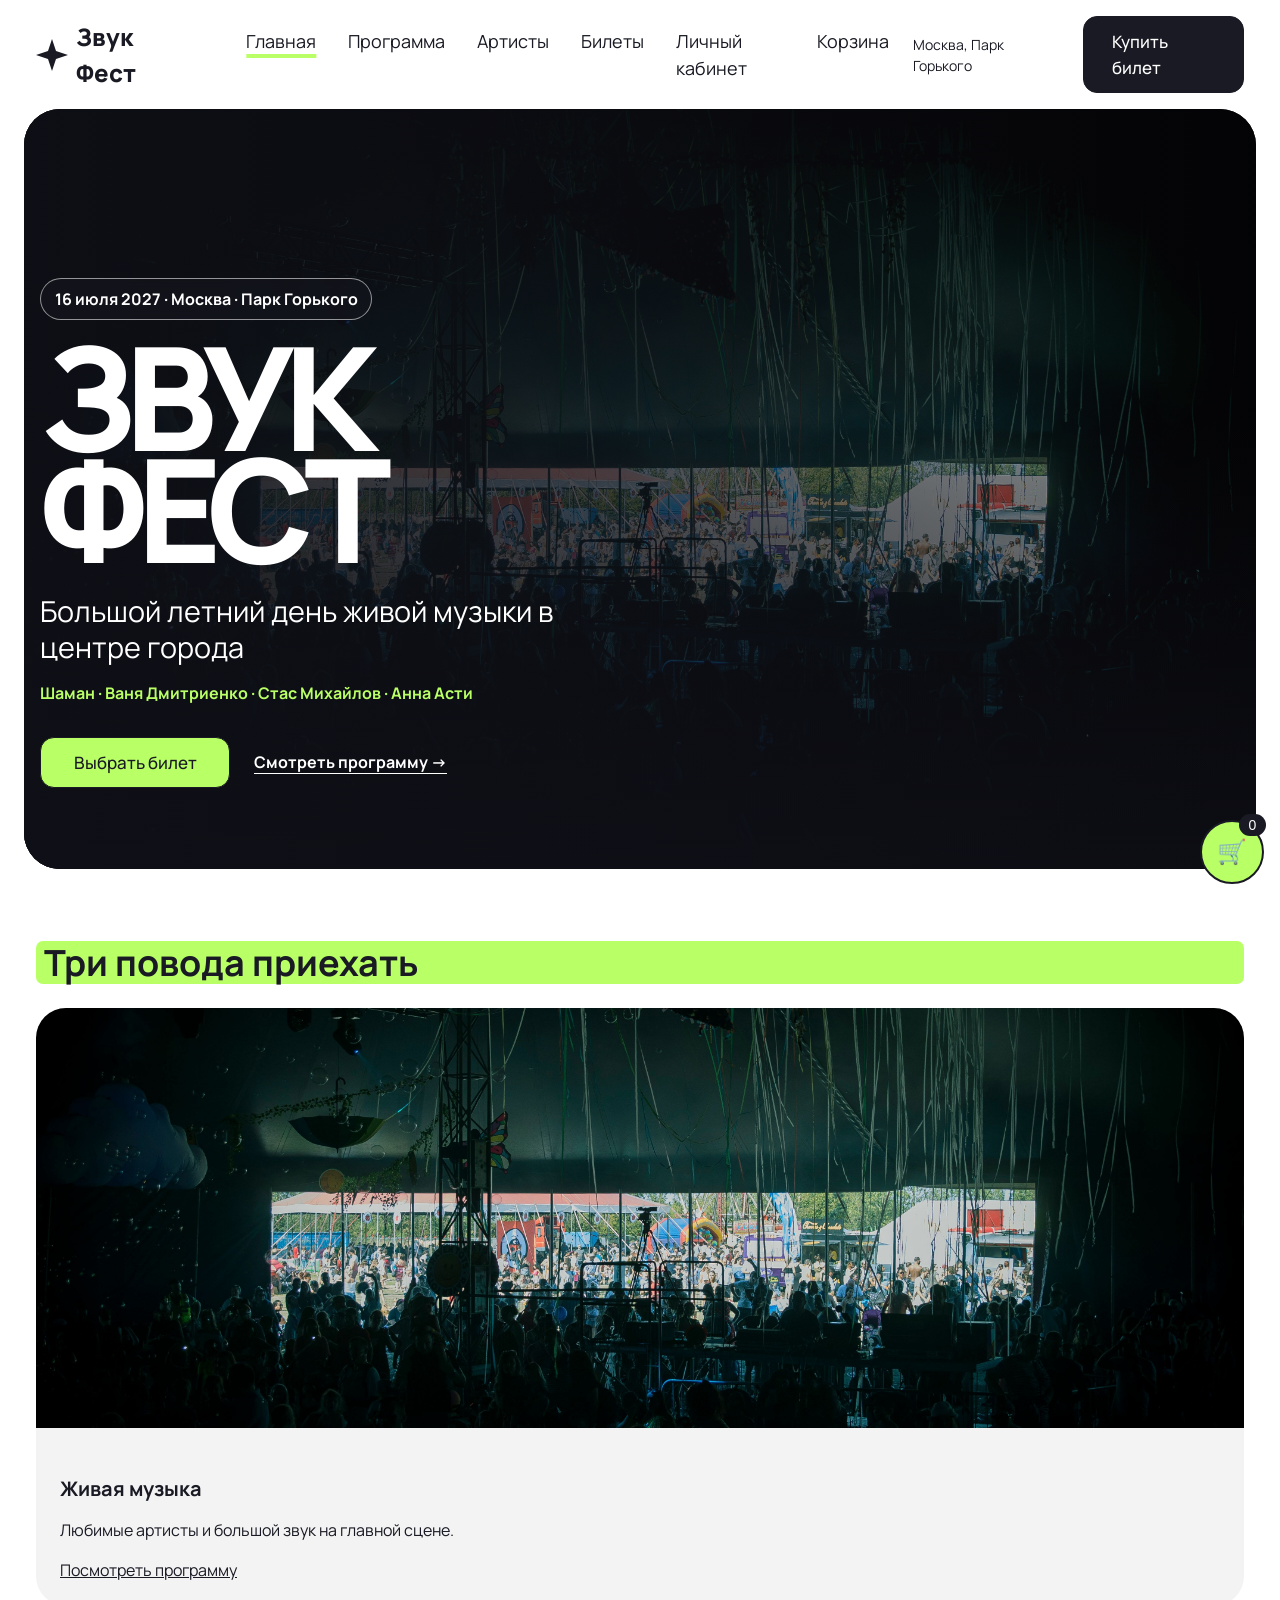
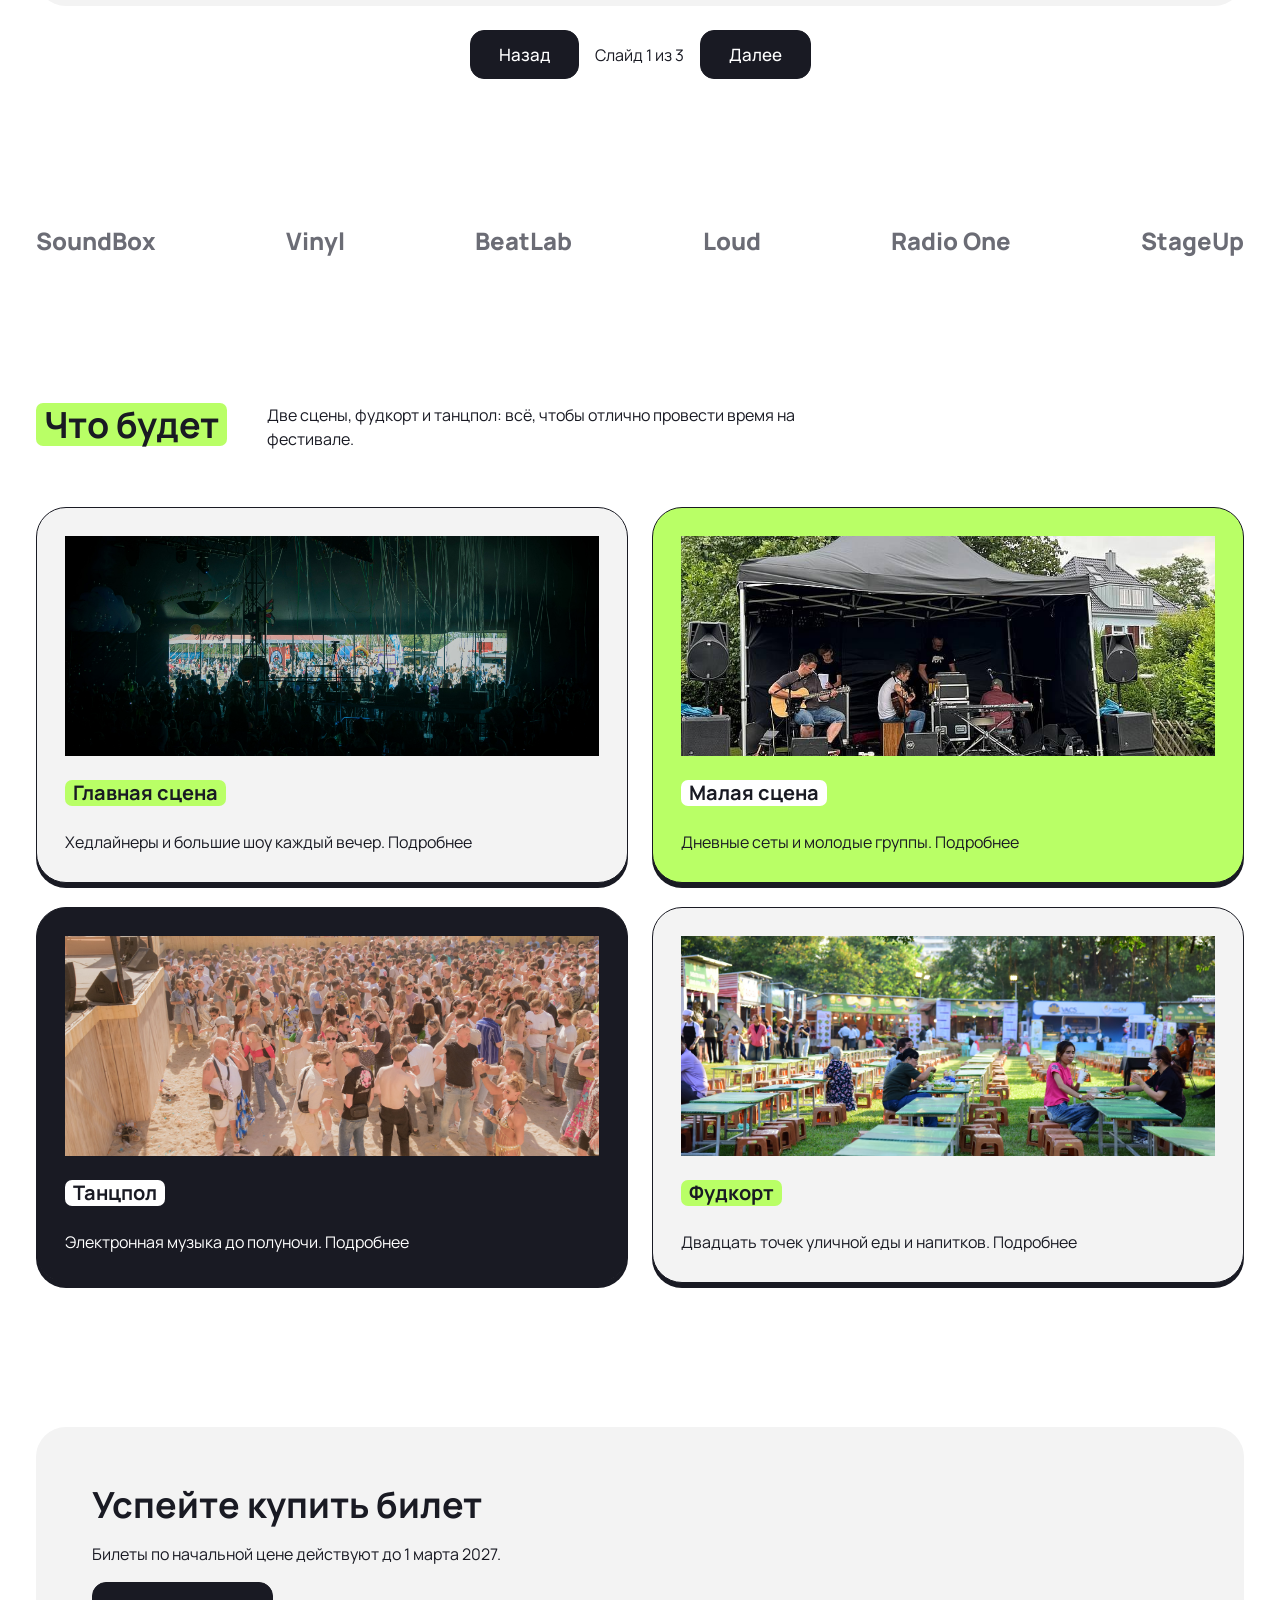
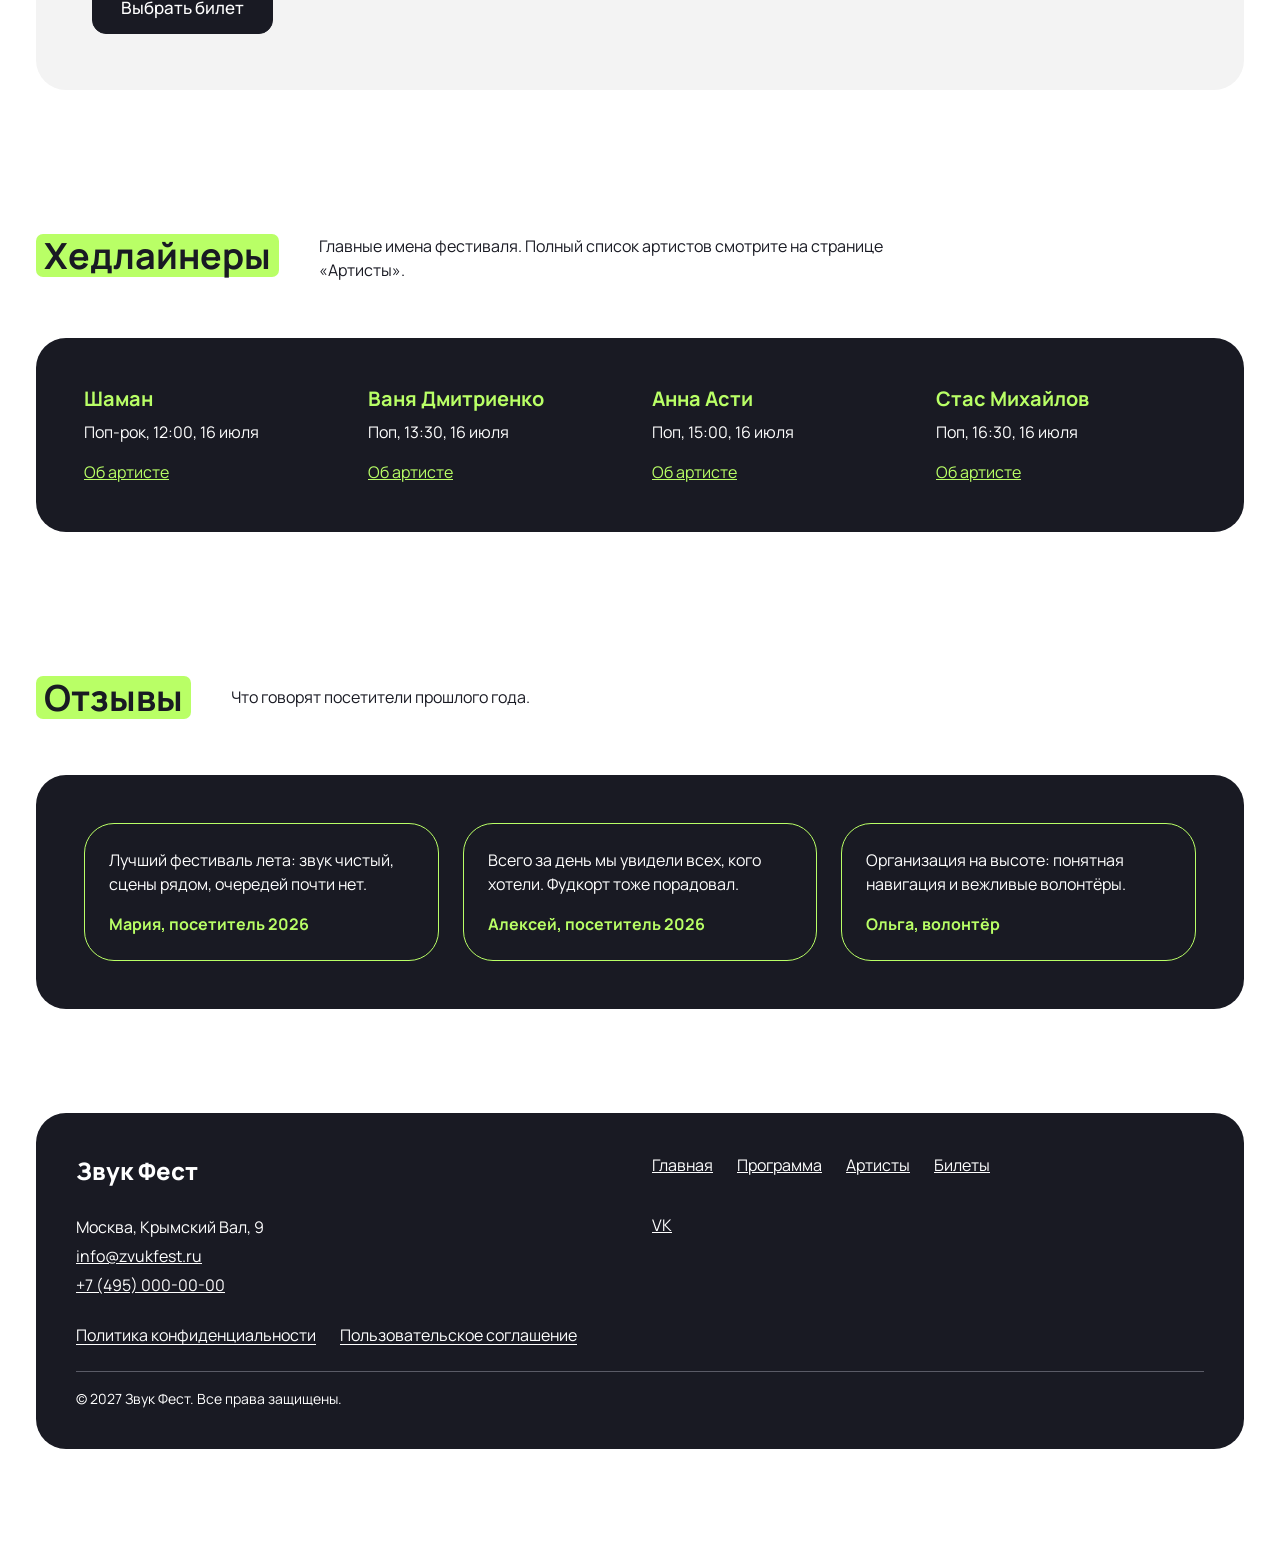
==== commit 4dbe82b0: "дополнения к дизайну" ====
--- a/zvukfest/zvukfest/frontend/index.html
+++ b/zvukfest/zvukfest/frontend/index.html
@@ -6,7 +6,7 @@
   <title>Музыкальный фестиваль — Звук Фест</title>
   <link rel="stylesheet" href="css/fonts.css">
   <link rel="stylesheet" href="css/global.css">
-  <link rel="stylesheet" href="css/style.css">
+  <link rel="stylesheet" href="css/style.css?v=4">
 </head>
 <body>
 <header class="header">
@@ -30,6 +30,21 @@
   </div>
 </header>
 <main>
+  <section class="festival-hero" aria-labelledby="festival-title">
+    <img class="festival-hero__image" src="img/main-stage.jpg" alt="" aria-hidden="true">
+    <div class="festival-hero__shade"></div>
+    <div class="container festival-hero__inner">
+      <p class="festival-hero__eyebrow">16 июля 2027 · Москва · Парк Горького</p>
+      <h1 class="festival-hero__title" id="festival-title">Звук<br>Фест</h1>
+      <p class="festival-hero__lead">Большой летний день живой музыки в центре города</p>
+      <p class="festival-hero__artists">Шаман · Ваня Дмитриенко · Стас Михайлов · Анна Асти</p>
+      <div class="festival-hero__actions">
+        <a class="button button_theme_green festival-hero__button" href="tickets.html">Выбрать билет</a>
+        <a class="festival-hero__program" href="program.html">Смотреть программу <span aria-hidden="true">→</span></a>
+      </div>
+    </div>
+  </section>
+
 <section class="section"><div class="container festival-slider" role="region" aria-roledescription="слайдер" aria-label="Атмосфера фестиваля">
 <h2 class="section__title">Три повода приехать</h2>
 <article class="festival-slide"><img src="img/main-stage.jpg" alt="Главная сцена фестиваля"><div><h3>Живая музыка</h3><p>Любимые артисты и большой звук на главной сцене.</p><a href="program.html">Посмотреть программу</a></div></article>
@@ -37,18 +52,6 @@
 <article class="festival-slide" hidden><img src="img/food-court.jpg" alt="Фудкорт фестиваля"><div><h3>Целый день впечатлений</h3><p>Еда, отдых и новые знакомства между выступлениями.</p><a href="tickets.html">Выбрать билет</a></div></article>
 <div class="slider-controls"><button class="button button_theme_dark" type="button" data-prev aria-label="Предыдущий слайд">Назад</button><p role="status" aria-live="polite">Слайд 1 из 3</p><button class="button button_theme_dark" type="button" data-next aria-label="Следующий слайд">Далее</button></div>
 </div></section>
-  <section class="section">
-    <div class="container cover">
-      <div class="cover__text">
-        <h1 class="cover__title">Живая музыки в центре Москвы</h1>
-        <div class="cover__description">
-          <p>16 июля 2027, Парк Горького. Шаман, Ваня Дмитриенко, Стас Михайлов,а также Анна Асти.</p>
-          <a class="button button_theme_dark" href="tickets.html">Купить билет</a>
-        </div>
-      </div>
-      <img class="cover__image" src="img/hero.svg" alt="Иллюстрация: звезда, кольца и ноты" width="500" height="420">
-    </div>
-  </section>
 
   <section class="section">
     <div class="container">
--- a/zvukfest/zvukfest/frontend/css/style.css
+++ b/zvukfest/zvukfest/frontend/css/style.css
@@ -1,5 +1,86 @@
 
 /* Главный экран */
+.festival-hero {
+  position: relative;
+  isolation: isolate;
+  display: grid;
+  align-items: end;
+  min-height: min(760px, calc(100svh - 76px));
+  overflow: hidden;
+  background: var(--dark);
+  color: var(--white);
+}
+.festival-hero__image,
+.festival-hero__shade {
+  position: absolute;
+  inset: 0;
+  width: 100%;
+  height: 100%;
+}
+.festival-hero__image {
+  z-index: -2;
+  object-fit: cover;
+  object-position: center 42%;
+  filter: saturate(1.08) contrast(1.05);
+  transform: scale(1.01);
+}
+.festival-hero__shade {
+  z-index: -1;
+  background:
+    linear-gradient(90deg, rgb(15 16 23 / 92%) 0%, rgb(15 16 23 / 68%) 48%, rgb(15 16 23 / 22%) 100%),
+    linear-gradient(0deg, rgb(15 16 23 / 82%) 0%, transparent 60%);
+}
+.festival-hero__inner {
+  padding-top: clamp(5rem, 14vh, 9rem);
+  padding-bottom: clamp(3rem, 9vh, 6rem);
+}
+.festival-hero__eyebrow {
+  display: inline-flex;
+  padding: 0.5rem 0.85rem;
+  border: 1px solid rgb(255 255 255 / 55%);
+  border-radius: 999px;
+  background: rgb(25 26 35 / 45%);
+  font-weight: 700;
+  backdrop-filter: blur(8px);
+}
+.festival-hero__title {
+  max-width: 8ch;
+  margin-top: 1.25rem;
+  font-size: clamp(4.25rem, 15vw, 9rem);
+  font-weight: 800;
+  line-height: 0.78;
+  letter-spacing: -0.075em;
+  text-transform: uppercase;
+  text-wrap: balance;
+}
+.festival-hero__lead {
+  max-width: 34rem;
+  margin-top: 1.75rem;
+  font-size: clamp(1.25rem, 3vw, 1.8rem);
+  line-height: 1.25;
+}
+.festival-hero__artists {
+  max-width: 48rem;
+  margin-top: 1rem;
+  color: var(--green);
+  font-weight: 700;
+}
+.festival-hero__actions {
+  display: flex;
+  flex-wrap: wrap;
+  align-items: center;
+  gap: 1rem 1.5rem;
+  margin-top: 2rem;
+}
+.festival-hero__button { min-width: 190px; }
+.festival-hero__program {
+  color: var(--white);
+  font-weight: 700;
+  text-underline-offset: 5px;
+}
+.festival-hero__program:hover { color: var(--green); }
+.festival-hero__program:focus-visible { outline: 3px solid var(--green); outline-offset: 5px; }
+
 .cover {
   display: grid;
   gap: 2rem;
@@ -271,8 +352,33 @@
 .shop-dialog::backdrop { background: rgb(0 0 0 / 55%); }
 .shop-dialog h2, .shop-dialog p, .shop-dialog ul { margin-bottom: 1rem; }
 .shop-dialog img { max-width: 100%; height: auto; }
+.ticket-catalog { display: grid; gap: 2.75rem; }
+.ticket-message { display: grid; justify-items: start; gap: 1rem; padding: 2rem; border: 1px solid var(--dark); border-radius: var(--radius); background: var(--gray); }
+.ticket-category { overflow: hidden; border: 1px solid var(--dark); border-radius: var(--radius); background: var(--gray); box-shadow: 0 6px 0 var(--dark); }
+.ticket-category__header { position: relative; isolation: isolate; display: flex; align-items: end; min-height: 210px; padding: 1.75rem; overflow: hidden; background: var(--dark); color: var(--white); }
+.ticket-category__header::after { content: ''; position: absolute; z-index: -1; inset: 0; background: linear-gradient(90deg, rgb(25 26 35 / 94%), rgb(25 26 35 / 55%) 65%, rgb(25 26 35 / 25%)); }
+.ticket-category__image { position: absolute; z-index: -2; inset: 0; width: 100%; height: 100%; object-fit: cover; object-position: center 32%; }
+.ticket-category__text { max-width: 38rem; }
+.ticket-category__title { margin: 0; color: var(--green); font-size: clamp(2rem, 5vw, 3.5rem); line-height: 1; }
+.ticket-category__details { margin-top: .75rem; font-size: clamp(1rem, 2vw, 1.25rem); }
+.ticket-grid { display: grid; gap: 1.25rem; padding: 1.25rem; }
+.ticket-card { display: flex; flex-direction: column; min-width: 0; overflow: hidden; border: 1px solid var(--dark); border-radius: 22px; background: var(--white); }
+.ticket-image, .cart-item__image, .mini-cart-item__image { display: block; object-fit: cover; border: 1px solid var(--dark); border-radius: 14px; background: var(--white); }
+.ticket-card .ticket-image { width: 100%; height: 220px; margin: 0; border: 0; border-bottom: 1px solid var(--dark); border-radius: 0; }
+.ticket-card__body { display: flex; flex: 1; flex-direction: column; align-items: flex-start; gap: .85rem; padding: 1.35rem; }
+.ticket-card__status { display: inline-flex; padding: .25rem .65rem; border-radius: 999px; background: var(--green); font-size: .8rem; font-weight: 800; text-transform: uppercase; letter-spacing: .04em; }
+.ticket-card__status_sold { background: #e2e2e5; color: #5a5b66; }
+.ticket-card__title { margin: 0; font-size: 1.35rem; line-height: 1.25; }
+.ticket-card__description { color: #4b4c55; }
+.ticket-card__footer { display: grid; gap: 1rem; width: 100%; margin-top: auto; padding-top: 1rem; border-top: 1px solid #d2d2d6; }
+.ticket-card__price { font-size: 1.5rem; }
+.ticket-card__actions { display: flex; flex-wrap: wrap; align-items: center; justify-content: space-between; gap: .75rem 1rem; }
+.ticket-card__actions .button { flex: 1; min-width: 140px; }
+.ticket-dialog__image { display: block; width: min(420px, 100%); max-height: 280px; object-fit: cover; border-radius: 18px; margin: 1rem 0; }
+.cart-item__image { width: min(220px, 100%); height: 130px; }
+.mini-cart-item__image { width: 88px; height: 60px; }
 .dialog-close { display: block; margin-left: auto; margin-bottom: 1rem; }
-.mini-cart-item { border-bottom: 1px solid var(--dark); padding-bottom: 1rem; }
+.mini-cart-item { display: grid; grid-template-columns: auto 1fr auto; align-items: center; gap: 1rem; border-bottom: 1px solid var(--dark); padding-bottom: 1rem; }
 .ticket-details { font: inherit; background: none; border: 0; text-decoration: underline; padding: .5rem 0; cursor: pointer; }
 .cart-fab:focus-visible, .ticket-details:focus-visible { outline: 3px solid #2563eb; outline-offset: 4px; }
 .footer { padding-bottom: 6rem; }
@@ -287,6 +393,8 @@
 .cart-summary { display: flex; flex-direction: column; gap: 1.5rem; align-self: start; background: var(--gray); }
 .cart-total { display: flex; flex-wrap: wrap; justify-content: space-between; gap: 1rem; font-size: 1.5rem; border-top: 1px solid var(--dark); padding-top: 1rem; }
 @media (min-width: 960px) { .cart-layout { grid-template-columns: minmax(0, 1fr) minmax(280px, 380px); } }
+@media (min-width: 700px) { .ticket-grid { grid-template-columns: repeat(2, minmax(0, 1fr)); padding: 1.75rem; } }
+@media (min-width: 768px) { .festival-hero { margin: 0 1.5rem; border-radius: 36px; } }
 @media (min-width: 768px) and (max-width: 1199px) { .header__inner { flex-wrap: wrap; } .header__nav { width: 100%; margin-left: 0; } .nav__list { flex-wrap: wrap; gap: 1rem 1.5rem; } }
 
 /* Документы и ссылки на условия */
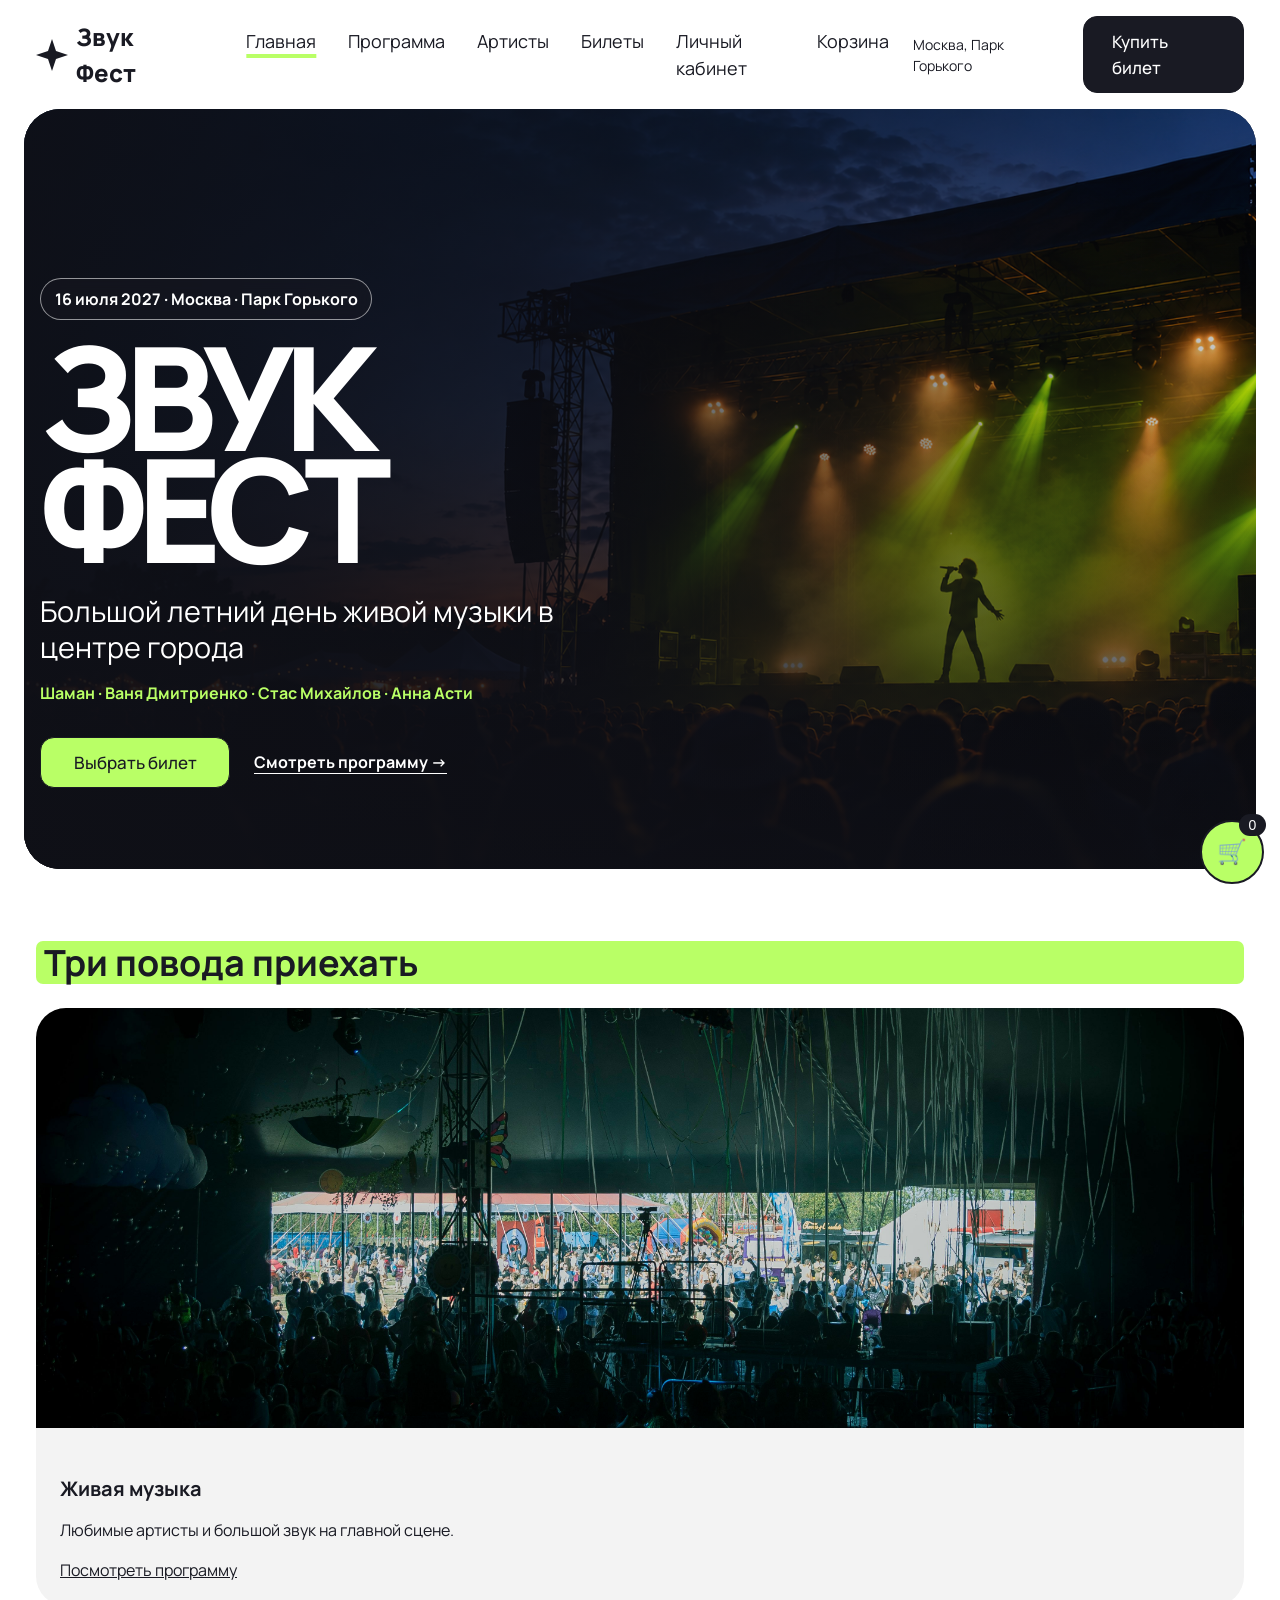
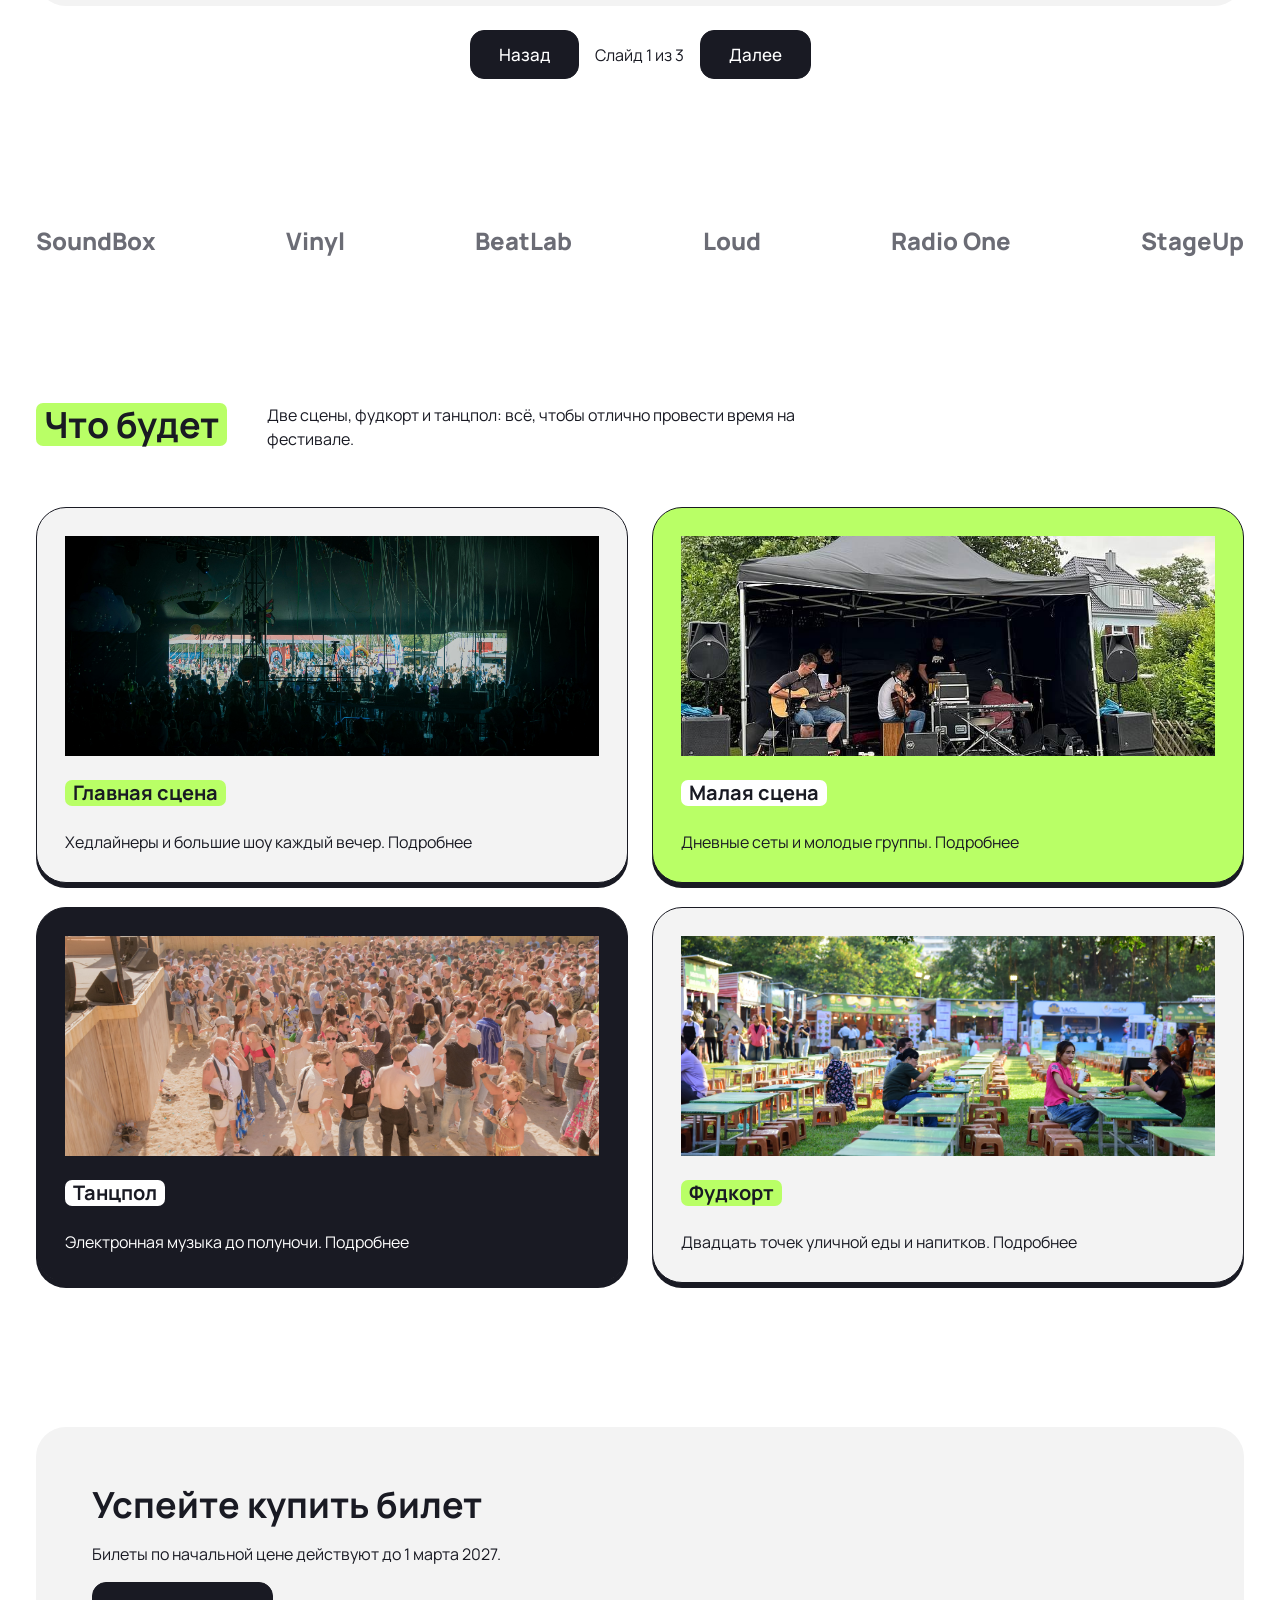
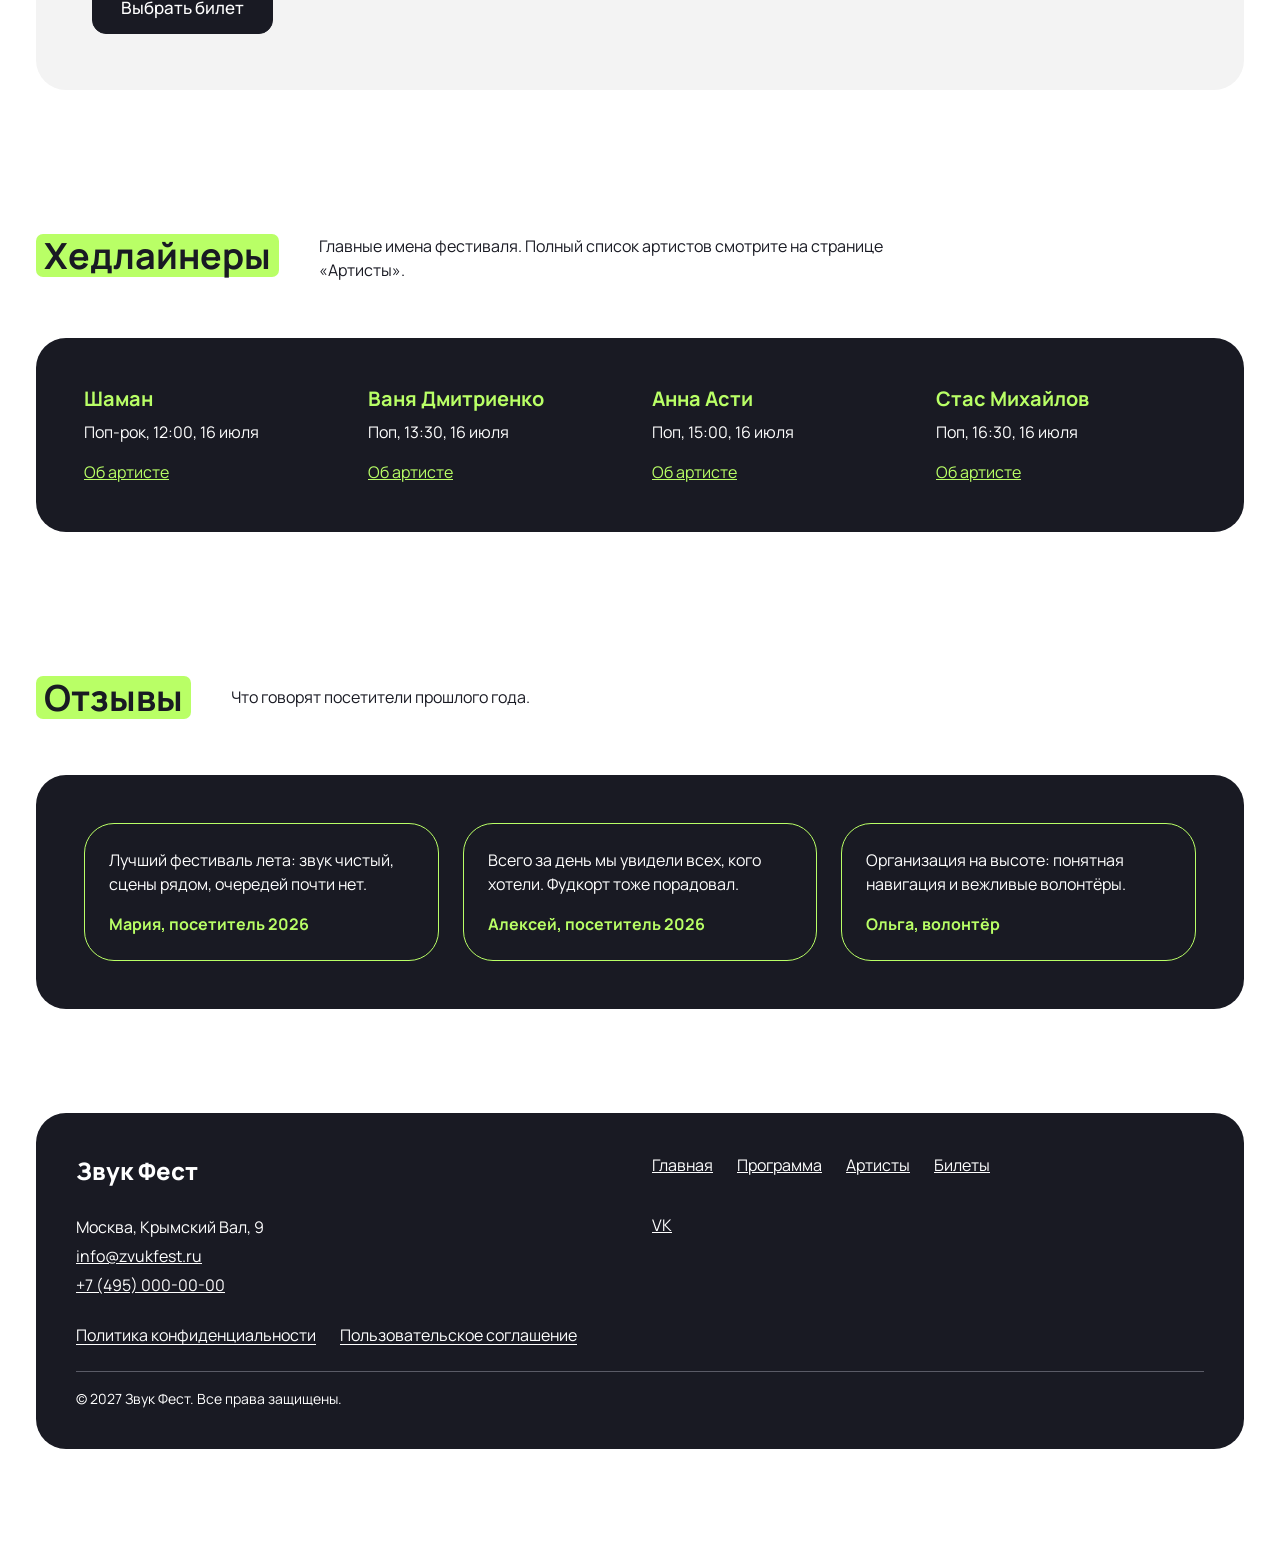
==== commit 81ebff5f: "новое главное изображение" ====
--- a/zvukfest/zvukfest/frontend/index.html
+++ b/zvukfest/zvukfest/frontend/index.html
@@ -31,7 +31,7 @@
 </header>
 <main>
   <section class="festival-hero" aria-labelledby="festival-title">
-    <img class="festival-hero__image" src="img/main-stage.jpg" alt="" aria-hidden="true">
+    <img class="festival-hero__image" src="img/festival-hero-stage-v2.png" alt="" aria-hidden="true">
     <div class="festival-hero__shade"></div>
     <div class="container festival-hero__inner">
       <p class="festival-hero__eyebrow">16 июля 2027 · Москва · Парк Горького</p>
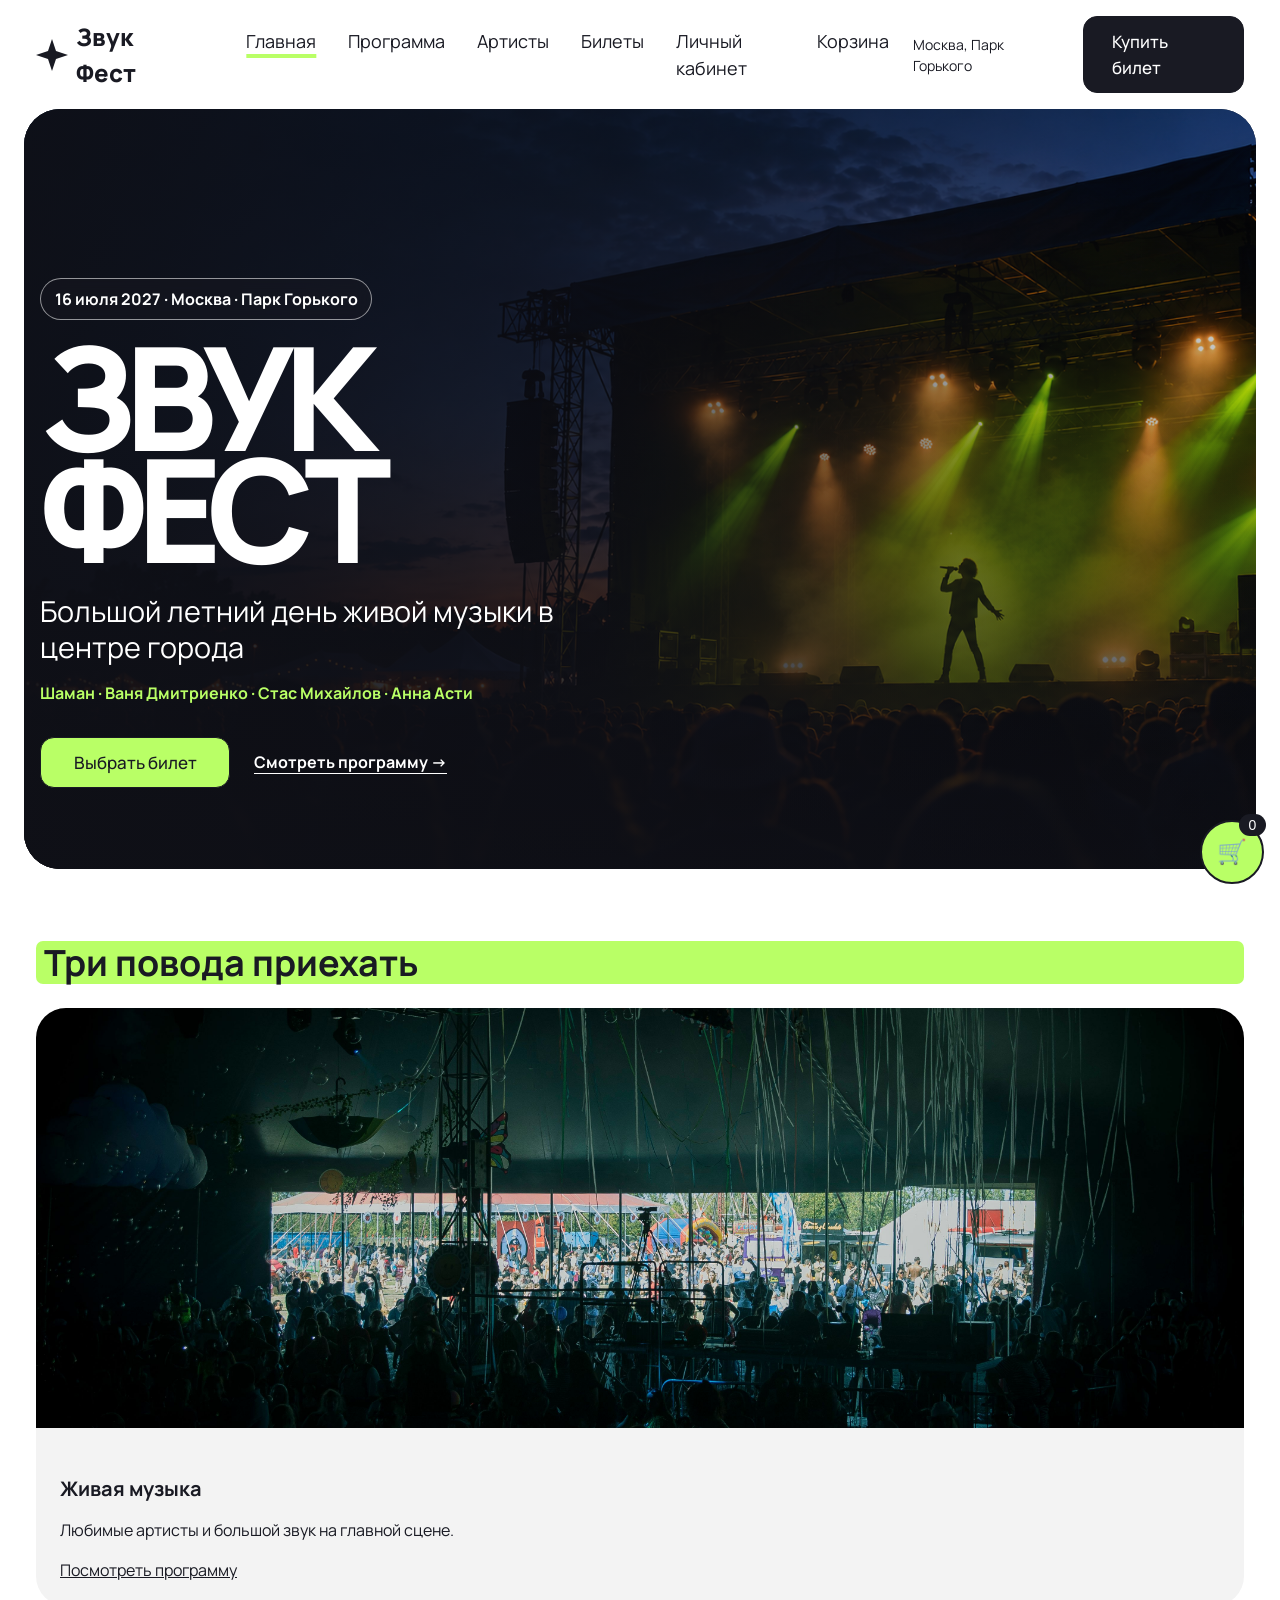
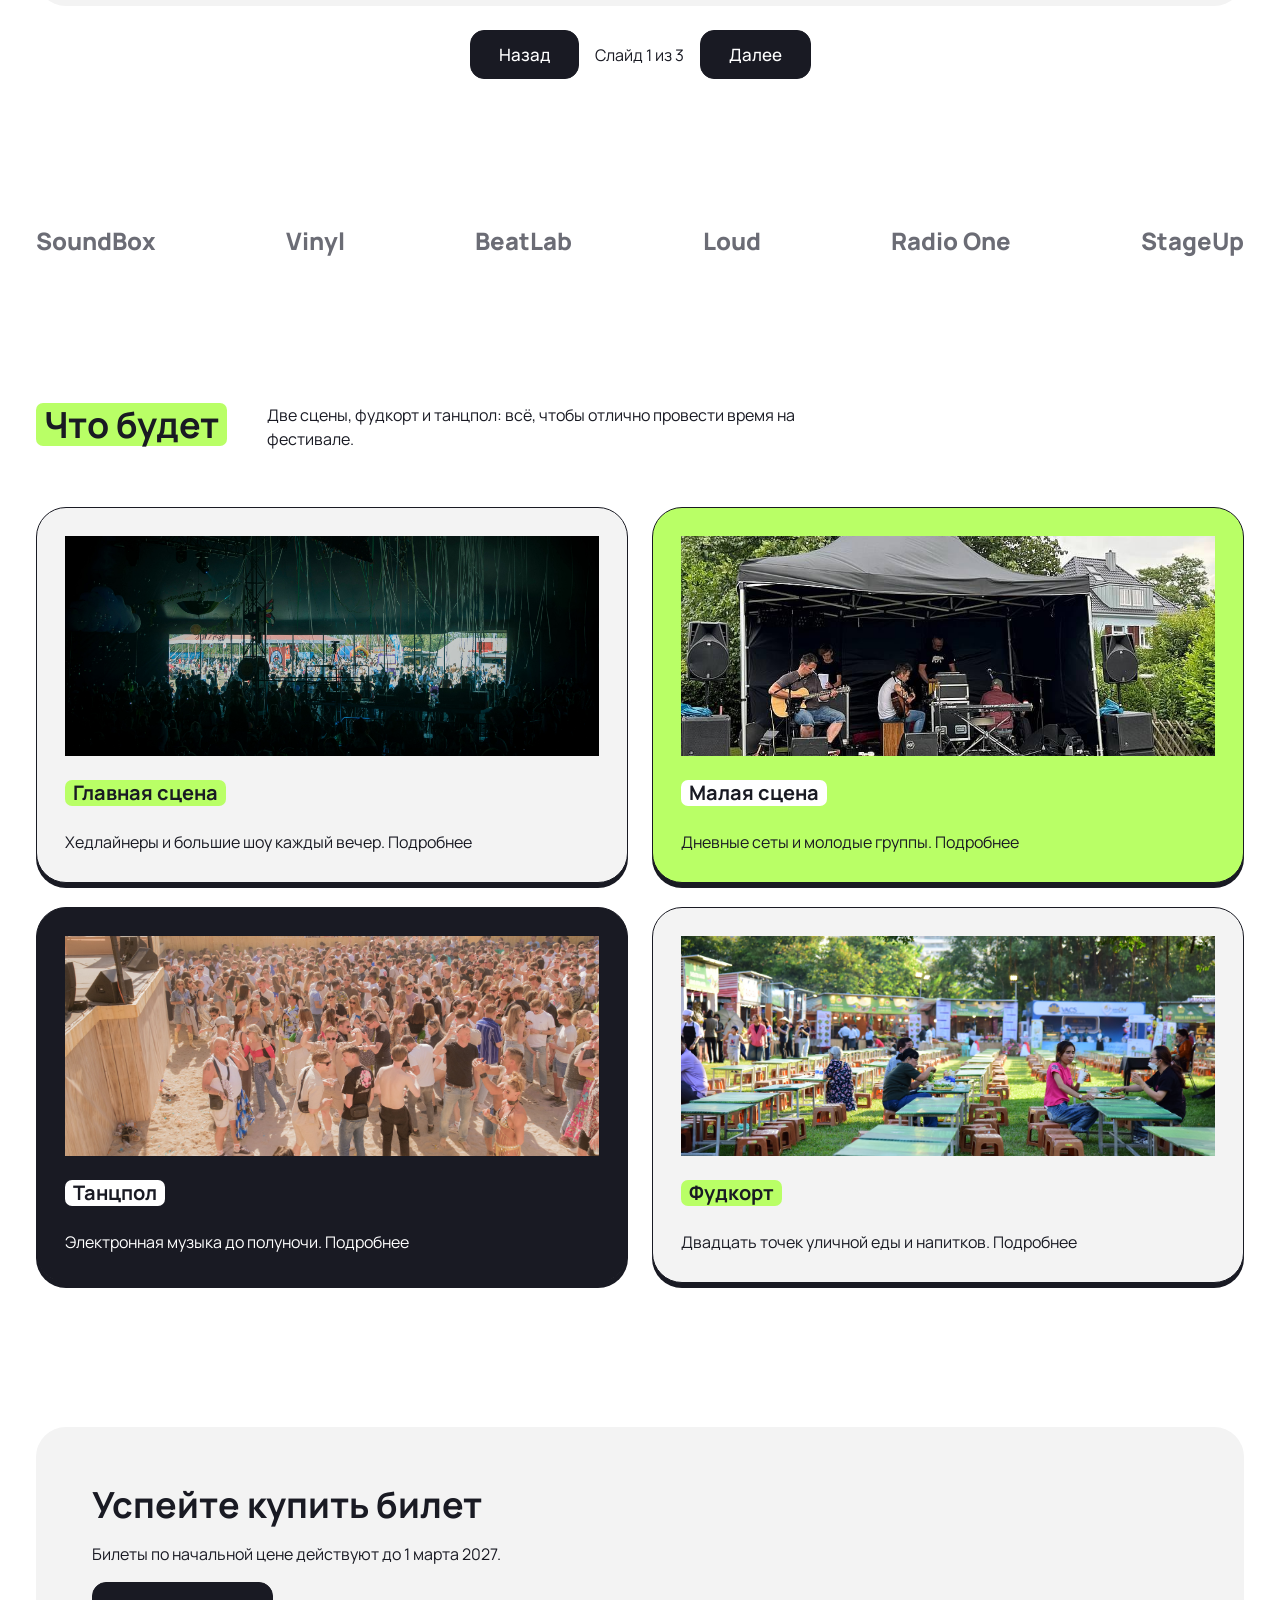
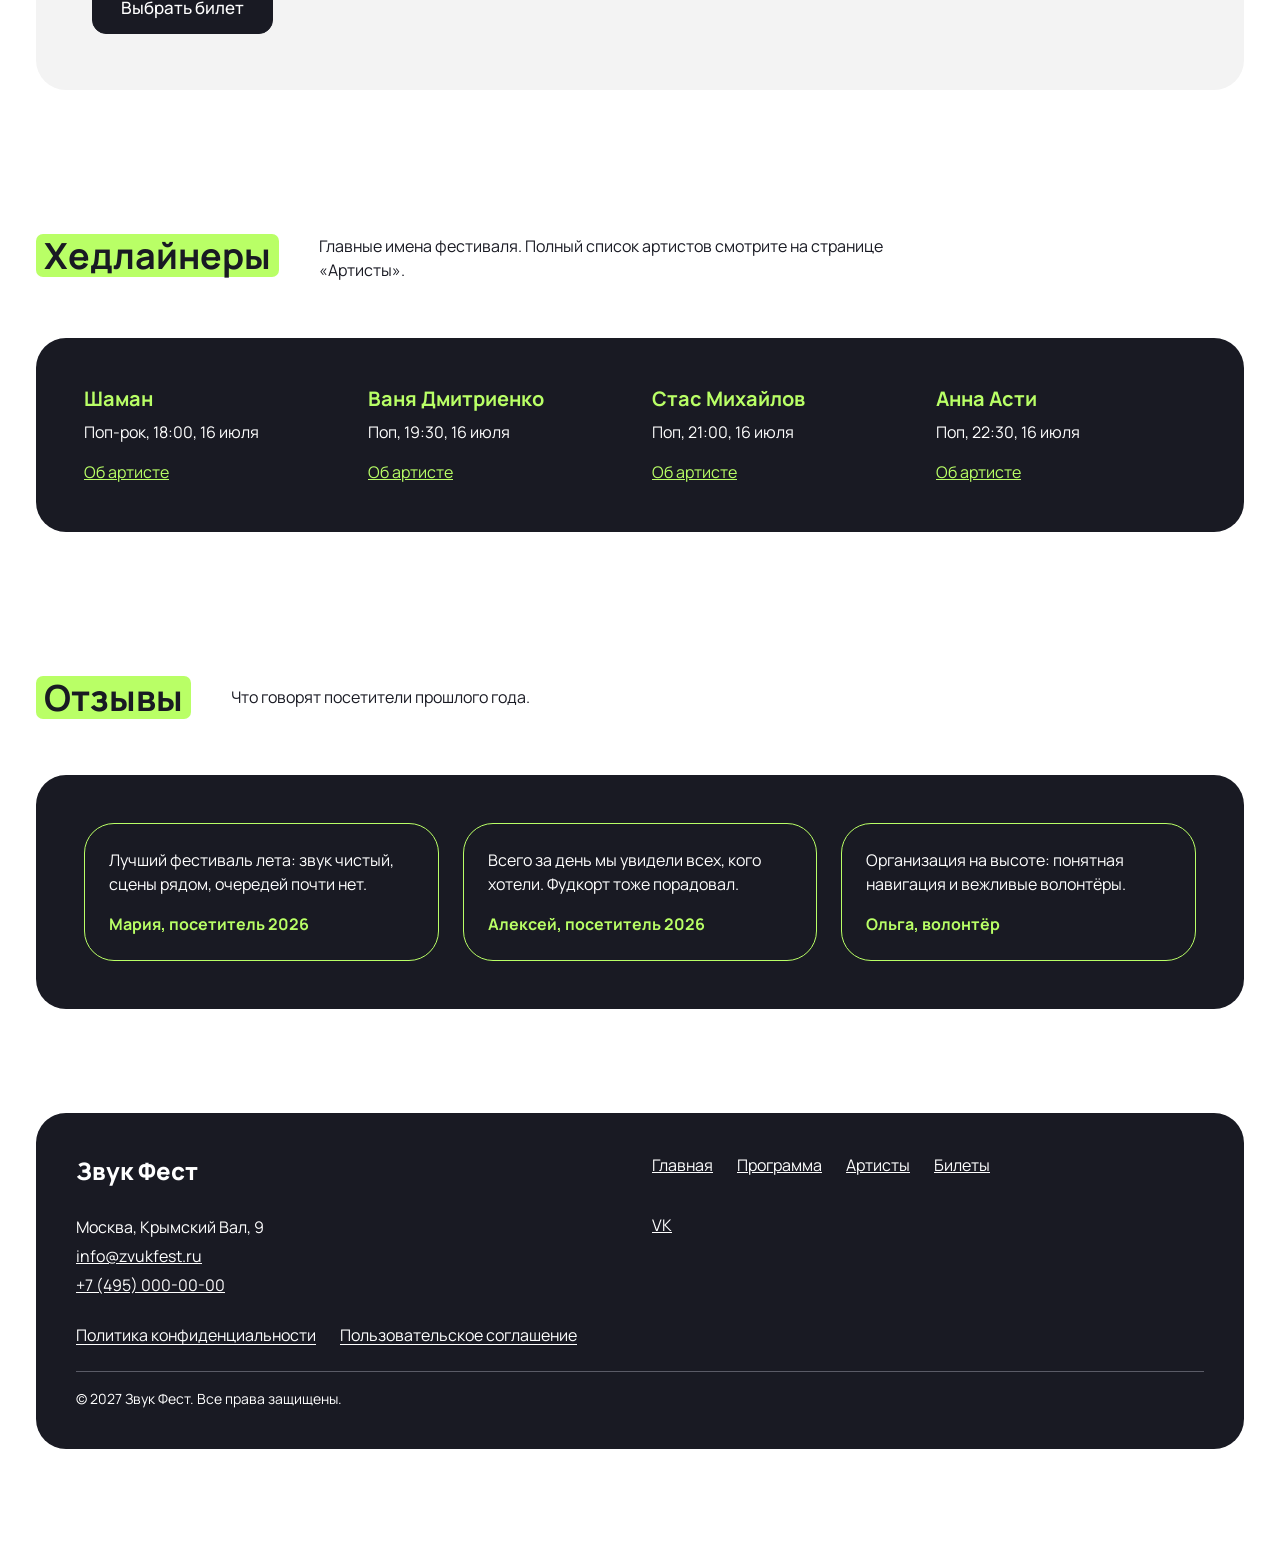
==== commit 1d3192ed: "исправление расхождения информации" ====
--- a/zvukfest/zvukfest/frontend/index.html
+++ b/zvukfest/zvukfest/frontend/index.html
@@ -6,7 +6,7 @@
   <title>Музыкальный фестиваль — Звук Фест</title>
   <link rel="stylesheet" href="css/fonts.css">
   <link rel="stylesheet" href="css/global.css">
-  <link rel="stylesheet" href="css/style.css?v=4">
+  <link rel="stylesheet" href="css/style.css?v=7">
 </head>
 <body>
 <header class="header">
@@ -137,28 +137,28 @@
           <li class="headliners__item">
             <article class="headliner">
               <h3 class="headliner__name">Шаман</h3>
-              <p class="headliner__genre">Поп-рок, 12:00, 16 июля</p>
+              <p class="headliner__genre">Поп-рок, 18:00, 16 июля</p>
               <a class="headliner__link" href="artists.html">Об артисте</a>
             </article>
           </li>
           <li class="headliners__item">
             <article class="headliner">
               <h3 class="headliner__name">Ваня Дмитриенко</h3>
-              <p class="headliner__genre">Поп, 13:30, 16 июля</p>
+              <p class="headliner__genre">Поп, 19:30, 16 июля</p>
+              <a class="headliner__link" href="artists.html">Об артисте</a>
+            </article>
+          </li>
+          <li class="headliners__item">
+            <article class="headliner">
+              <h3 class="headliner__name">Стас Михайлов</h3>
+              <p class="headliner__genre">Поп, 21:00, 16 июля</p>
               <a class="headliner__link" href="artists.html">Об артисте</a>
             </article>
           </li>
           <li class="headliners__item">
             <article class="headliner">
               <h3 class="headliner__name">Анна Асти</h3>
-              <p class="headliner__genre">Поп, 15:00, 16 июля</p>
-              <a class="headliner__link" href="artists.html">Об артисте</a>
-            </article>
-          </li>
-          <li class="headliners__item">
-            <article class="headliner">
-              <h3 class="headliner__name">Стас Михайлов</h3>
-              <p class="headliner__genre">Поп, 16:30, 16 июля</p>
+              <p class="headliner__genre">Поп, 22:30, 16 июля</p>
               <a class="headliner__link" href="artists.html">Об артисте</a>
             </article>
           </li>
--- a/zvukfest/zvukfest/frontend/css/style.css
+++ b/zvukfest/zvukfest/frontend/css/style.css
@@ -218,6 +218,148 @@
   border-radius: var(--radius);
 }
 
+/* Программа фестиваля */
+.program-hero {
+  margin: 0 1rem;
+  overflow: hidden;
+  background: var(--dark);
+  color: var(--white);
+  border-radius: var(--radius);
+}
+.program-hero__inner {
+  padding-top: clamp(3.5rem, 9vw, 7rem);
+  padding-bottom: clamp(3.5rem, 9vw, 7rem);
+  background:
+    radial-gradient(circle at 88% 22%, rgb(185 255 102 / 24%), transparent 24rem),
+    linear-gradient(125deg, transparent 45%, rgb(185 255 102 / 7%));
+}
+.program-hero__eyebrow {
+  color: var(--green);
+  font-weight: 800;
+  letter-spacing: 0.08em;
+  text-transform: uppercase;
+}
+.program-hero__title {
+  max-width: 10ch;
+  margin-top: 1rem;
+  font-size: clamp(3.25rem, 10vw, 7rem);
+  line-height: 0.92;
+  letter-spacing: -0.055em;
+}
+.program-hero__lead {
+  max-width: 42rem;
+  margin-top: 1.5rem;
+  font-size: clamp(1.1rem, 2.5vw, 1.45rem);
+}
+.program-hero__actions {
+  display: flex;
+  flex-wrap: wrap;
+  align-items: center;
+  gap: 1rem 1.5rem;
+  margin-top: 2rem;
+}
+.program-hero__link {
+  font-weight: 700;
+  text-underline-offset: 5px;
+}
+.program-hero__link:hover { color: var(--green); }
+.program-facts {
+  display: grid;
+  gap: 1rem;
+}
+.program-fact {
+  min-height: 230px;
+  padding: 1.5rem;
+  border: 1px solid var(--dark);
+  border-radius: var(--radius);
+  background: var(--gray);
+  box-shadow: 0 5px 0 var(--dark);
+}
+.program-fact_theme_green { background: var(--green); }
+.program-fact_theme_dark { background: var(--dark); color: var(--white); }
+.program-fact__value {
+  display: block;
+  margin-bottom: 1.5rem;
+  font-size: clamp(2.75rem, 7vw, 4.5rem);
+  font-weight: 800;
+  line-height: 1;
+}
+.program-fact h3 { margin-bottom: 0.5rem; font-size: 1.35rem; }
+.program-lineup { scroll-margin-top: 1rem; background: var(--gray); }
+.program-timeline {
+  overflow: hidden;
+  border: 1px solid var(--dark);
+  border-radius: var(--radius);
+  background: var(--white);
+  box-shadow: 0 6px 0 var(--dark);
+}
+.program-slot {
+  display: grid;
+  grid-template-columns: 5rem minmax(0, 1fr);
+  gap: 1rem;
+  align-items: center;
+  padding: 1.35rem;
+}
+.program-slot + .program-slot { border-top: 1px solid var(--dark); }
+.program-slot__time {
+  color: var(--dark);
+  font-size: clamp(1.35rem, 4vw, 2rem);
+  font-weight: 800;
+}
+.program-slot__label {
+  margin-bottom: 0.15rem;
+  color: #5a5b66;
+  font-size: 0.85rem;
+  text-transform: uppercase;
+  letter-spacing: 0.05em;
+}
+.program-slot__content h3 { font-size: clamp(1.35rem, 4vw, 2rem); }
+.program-slot__link {
+  grid-column: 2;
+  justify-self: start;
+  font-weight: 700;
+  text-underline-offset: 4px;
+}
+.program-slot__link:hover { text-decoration-color: var(--green); text-decoration-thickness: 4px; }
+.program-spaces { display: grid; gap: 1rem; }
+.program-spaces li {
+  display: grid;
+  grid-template-columns: auto 1fr;
+  gap: 1rem;
+  align-items: start;
+  padding: 1.25rem 0;
+  border-top: 1px solid var(--dark);
+}
+.program-spaces li > span {
+  min-width: 2.5rem;
+  color: #6b6c75;
+  font-weight: 800;
+}
+.program-spaces h3 { margin-bottom: 0.35rem; }
+.program-note {
+  display: flex;
+  flex-direction: column;
+  align-items: flex-start;
+  gap: 1.5rem;
+  margin-top: 3rem;
+  padding: 1.75rem;
+  border-radius: var(--radius);
+  background: var(--green);
+}
+.program-note h2 { margin-bottom: 0.75rem; }
+.program-note p { max-width: 48rem; }
+.visually-hidden {
+  position: absolute;
+  width: 1px;
+  height: 1px;
+  padding: 0;
+  margin: -1px;
+  overflow: hidden;
+  clip: rect(0, 0, 0, 0);
+  white-space: nowrap;
+  border: 0;
+}
+
 /* Артисты */
 .artists {
   display: grid;
@@ -329,6 +471,23 @@
   .map {
     height: 450px;
   }
+  .program-hero { margin: 0 1.5rem; border-radius: 36px; }
+  .program-facts { grid-template-columns: repeat(3, minmax(0, 1fr)); }
+  .program-slot {
+    grid-template-columns: 8rem minmax(0, 1fr) auto;
+    gap: 2rem;
+    padding: 1.75rem 2rem;
+  }
+  .program-slot__link { grid-column: auto; justify-self: end; }
+  .program-spaces { grid-template-columns: repeat(3, minmax(0, 1fr)); }
+  .program-spaces li { padding-right: 1.5rem; }
+  .program-note {
+    flex-direction: row;
+    align-items: center;
+    justify-content: space-between;
+    padding: 2.5rem;
+  }
+  .program-note .button { flex-shrink: 0; }
 }
 
 /* Компьютеры */
@@ -355,9 +514,7 @@
 .ticket-catalog { display: grid; gap: 2.75rem; }
 .ticket-message { display: grid; justify-items: start; gap: 1rem; padding: 2rem; border: 1px solid var(--dark); border-radius: var(--radius); background: var(--gray); }
 .ticket-category { overflow: hidden; border: 1px solid var(--dark); border-radius: var(--radius); background: var(--gray); box-shadow: 0 6px 0 var(--dark); }
-.ticket-category__header { position: relative; isolation: isolate; display: flex; align-items: end; min-height: 210px; padding: 1.75rem; overflow: hidden; background: var(--dark); color: var(--white); }
-.ticket-category__header::after { content: ''; position: absolute; z-index: -1; inset: 0; background: linear-gradient(90deg, rgb(25 26 35 / 94%), rgb(25 26 35 / 55%) 65%, rgb(25 26 35 / 25%)); }
-.ticket-category__image { position: absolute; z-index: -2; inset: 0; width: 100%; height: 100%; object-fit: cover; object-position: center 32%; }
+.ticket-category__header { display: flex; align-items: end; min-height: 150px; padding: 1.75rem; background: linear-gradient(125deg, var(--dark), #30323d); color: var(--white); }
 .ticket-category__text { max-width: 38rem; }
 .ticket-category__title { margin: 0; color: var(--green); font-size: clamp(2rem, 5vw, 3.5rem); line-height: 1; }
 .ticket-category__details { margin-top: .75rem; font-size: clamp(1rem, 2vw, 1.25rem); }
@@ -412,3 +569,152 @@
 .form__check a, .legal-page a, .footer__legal a { text-underline-offset: 3px; }
 .form__check a:hover, .legal-page a:hover { text-decoration-thickness: 2px; }
 .form__check a:focus-visible, .legal-page a:focus-visible, .footer__legal a:focus-visible { outline: 3px solid #2563eb; outline-offset: 3px; }
+
+/* Единый визуальный язык внутренних страниц */
+.page-hero {
+  margin: 0 1rem;
+  overflow: hidden;
+  border-radius: var(--radius);
+  background: var(--dark);
+  color: var(--white);
+}
+.page-hero__inner {
+  padding-top: clamp(3.75rem, 9vw, 7rem);
+  padding-bottom: clamp(3.75rem, 9vw, 7rem);
+  background:
+    radial-gradient(circle at 88% 20%, rgb(185 255 102 / 24%), transparent 24rem),
+    linear-gradient(125deg, transparent 42%, rgb(185 255 102 / 7%));
+}
+.page-hero_compact .page-hero__inner {
+  padding-top: clamp(3rem, 7vw, 5rem);
+  padding-bottom: clamp(3rem, 7vw, 5rem);
+}
+.page-hero__eyebrow {
+  color: var(--green);
+  font-weight: 800;
+  letter-spacing: 0.08em;
+  text-transform: uppercase;
+}
+.page-hero__title {
+  max-width: 16ch;
+  margin-top: 0.85rem;
+  font-size: clamp(3rem, 9vw, 6.5rem);
+  line-height: 0.94;
+  letter-spacing: -0.05em;
+  overflow-wrap: anywhere;
+}
+.page-hero_compact .page-hero__title { font-size: clamp(2.75rem, 7vw, 5rem); }
+.page-hero__lead {
+  max-width: 44rem;
+  margin-top: 1.35rem;
+  font-size: clamp(1.05rem, 2.5vw, 1.4rem);
+}
+.page-hero .button,
+.page-hero__link { margin-top: 1.75rem; }
+.page-hero__link,
+.page-hero__back {
+  display: inline-block;
+  color: var(--white);
+  font-weight: 700;
+  text-underline-offset: 5px;
+}
+.page-hero__link:hover,
+.page-hero__back:hover { color: var(--green); }
+.page-hero__back { margin-bottom: 1.5rem; }
+.page-hero__back + .page-hero__eyebrow { margin-top: 0; }
+
+/* Карточки артистов */
+.artist {
+  gap: 0;
+  padding: 0;
+  overflow: hidden;
+  background: var(--white);
+}
+.artist__photo {
+  aspect-ratio: 4 / 3;
+  border: 0;
+  border-bottom: 1px solid var(--dark);
+  border-radius: 0;
+}
+.artist__time {
+  align-self: flex-start;
+  margin: 1.25rem 1.25rem 0;
+  padding: 0.35rem 0.65rem;
+  border-radius: 999px;
+  background: var(--green);
+  font-size: 0.8rem;
+  font-weight: 800;
+  text-transform: uppercase;
+}
+.artist__name {
+  margin: 1rem 1.25rem 0;
+  font-size: 1.55rem;
+}
+.artist__text { margin: 0.55rem 1.25rem 0; color: #4b4c55; }
+.artist__link {
+  align-self: flex-start;
+  margin: auto 1.25rem 1.35rem;
+  padding-top: 1.25rem;
+  font-weight: 800;
+  text-underline-offset: 4px;
+}
+.artist__link:hover { text-decoration-color: var(--green); text-decoration-thickness: 4px; }
+
+/* Формы и личный кабинет */
+.form {
+  border: 1px solid var(--dark);
+  background: var(--white);
+  box-shadow: 0 5px 0 var(--dark);
+}
+.form__title { font-size: 1.5rem; }
+.form__input:focus { outline: 3px solid var(--green); outline-offset: 1px; }
+.account-surface { background: var(--gray); }
+.account-panel {
+  padding-top: 2rem;
+  padding-bottom: 2rem;
+  border: 1px solid var(--dark);
+  border-radius: var(--radius);
+  background: var(--white);
+  box-shadow: 0 5px 0 var(--dark);
+}
+.account-activity { display: grid; gap: 1rem; }
+.account-card {
+  min-width: 0;
+  padding: 1.5rem;
+  border: 1px solid var(--dark);
+  border-radius: var(--radius);
+  background: var(--gray);
+}
+.account-card h3 { margin-bottom: 1rem; }
+.account-card .contacts__list { overflow-wrap: anywhere; }
+.cart-page { min-height: 55vh; }
+.cart-page > .container > .form__status { margin-bottom: 1.25rem; }
+.cart-summary { box-shadow: 0 5px 0 var(--dark); }
+.cart-summary h2 { font-size: clamp(2rem, 5vw, 3rem); }
+
+/* Юридические документы */
+.legal-page { max-width: 980px; gap: 2rem; }
+.legal-page__date { font-weight: 700; }
+.legal-page__notice {
+  padding: 1.75rem;
+  background: var(--green);
+  box-shadow: 0 5px 0 var(--dark);
+}
+.legal-page__contents {
+  padding: 1.75rem;
+  background: var(--dark);
+  color: var(--white);
+}
+.legal-page__contents a { color: var(--green); }
+.legal-page > section {
+  padding: 0 0 2rem;
+  border-bottom: 1px solid #c8c8cc;
+}
+.legal-page > section h2 { font-size: clamp(1.6rem, 4vw, 2.25rem); }
+.legal-page > section:last-of-type { border-bottom: 0; }
+
+@media (min-width: 768px) {
+  .page-hero { margin: 0 1.5rem; border-radius: 36px; }
+  .account-activity { grid-template-columns: repeat(3, minmax(0, 1fr)); }
+  .account-panel { padding: 2.5rem; }
+}
